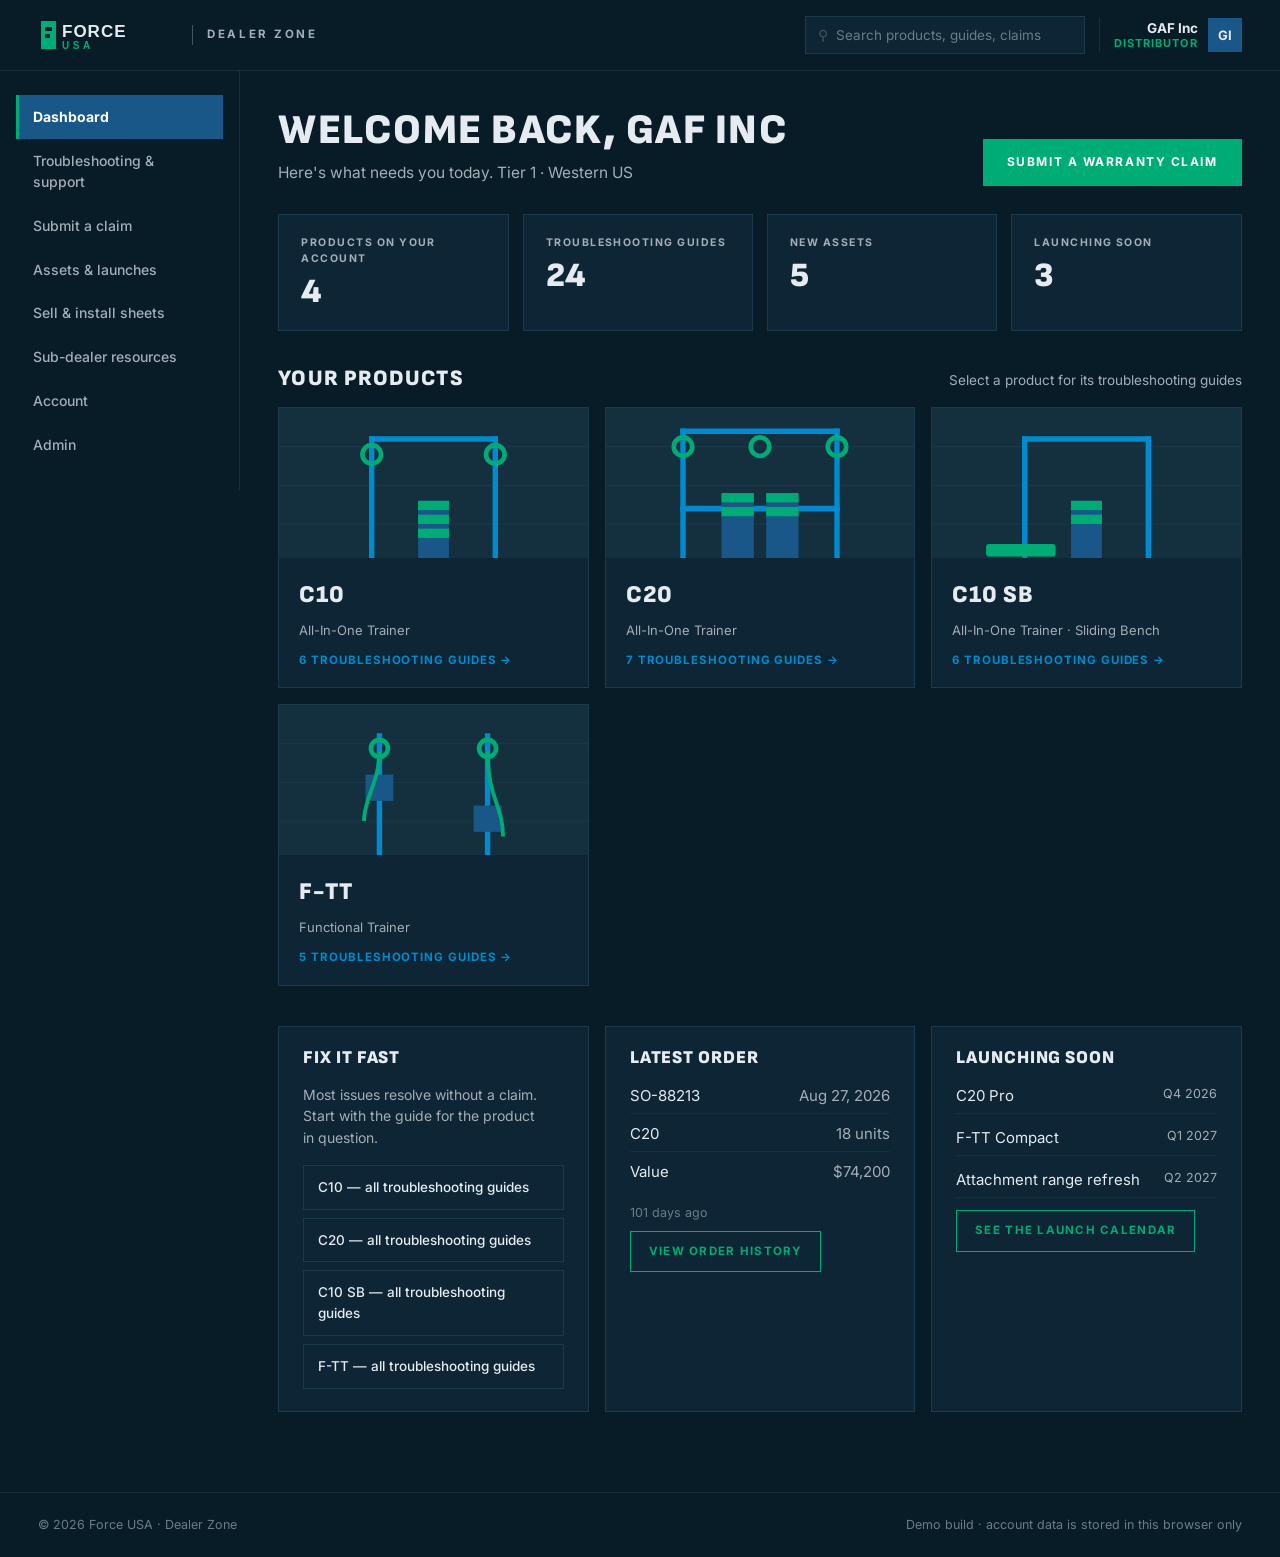
==== index.html @ 565f379d "Build the Dealer Zone as a working site from the design mockup The starting point was a Claude Desig" ====
<!DOCTYPE html>
<html lang="en">
<head>
<meta charset="utf-8">
<meta name="viewport" content="width=device-width, initial-scale=1">
<title>Dashboard · Force USA Dealer Zone</title>
<meta name="description" content="The Force USA Dealer Zone: troubleshooting guides, warranty claims, sell sheets, marketing assets and your account performance in one place.">
<meta name="theme-color" content="#081C28">
<meta name="color-scheme" content="dark">

<meta property="og:title" content="Force USA Dealer Zone">
<meta property="og:description" content="Troubleshooting guides, warranty claims, sell sheets and account performance for Force USA distributors.">
<meta property="og:type" content="website">
<meta property="og:image" content="assets/img/og-card.svg">

<link rel="icon" href="assets/img/favicon.svg" type="image/svg+xml">
<link rel="apple-touch-icon" href="assets/img/favicon.svg">
<link rel="manifest" href="site.webmanifest">

<link rel="preconnect" href="https://fonts.googleapis.com">
<link rel="preconnect" href="https://fonts.gstatic.com" crossorigin>
<link rel="stylesheet" href="https://fonts.googleapis.com/css2?family=Inter:wght@400;500;600;700&family=Sofia+Sans:wght@700;900&display=swap">
<link rel="stylesheet" href="assets/css/styles.css">
</head>
<body>

<a class="skip-link" href="#main">Skip to main content</a>

<header class="masthead">
  <div class="masthead__brand">
    <img class="masthead__logo" src="assets/img/logo.svg" alt="Force USA" width="140" height="42">
    <span class="masthead__rule" aria-hidden="true"></span>
    <span class="masthead__zone">Dealer Zone</span>
  </div>

  <div class="masthead__right">
    <button type="button" class="nav-toggle" id="nav-toggle" data-action="toggle-nav"
            aria-controls="sidebar" aria-expanded="false">Menu</button>

    <form class="searchbox" role="search" data-action="search-form">
      <span class="searchbox__icon" aria-hidden="true">&#9906;</span>
      <label class="visually-hidden" for="site-search">Search the dealer zone</label>
      <input type="search" id="site-search" name="q" placeholder="Search products, guides, claims" autocomplete="off">
    </form>

    <div class="whoami">
      <div class="whoami__text">
        <div class="whoami__name" id="who-name">GAF Inc</div>
        <div class="whoami__role" id="who-role">Distributor</div>
      </div>
      <div class="whoami__avatar" id="who-avatar" aria-hidden="true">GA</div>
    </div>
  </div>
</header>

<div class="shell">
  <nav class="sidebar" id="sidebar" aria-label="Dealer zone sections">
    <div id="sidebar-nav"></div>
  </nav>

  <main class="content" id="main">
    <noscript>
      <div class="empty">
        <h1 style="margin-bottom:12px">JavaScript required</h1>
        <p>The Dealer Zone renders its screens in the browser. Enable JavaScript, or contact your Force USA rep
        for the documents you need.</p>
      </div>
    </noscript>
  </main>
</div>

<footer class="site-footer">
  <span>&copy; <span id="year">2026</span> Force USA · Dealer Zone</span>
  <span>Demo build · account data is stored in this browser only</span>
</footer>

<div class="toast" id="toast" role="status" aria-live="polite"></div>

<script src="assets/js/data.js"></script>
<script src="assets/js/app.js"></script>
</body>
</html>
---- assets/css/styles.css ----
/* ==========================================================================
   Force USA Dealer Zone
   ========================================================================== */

:root {
  --bg:        #081C28;
  --surface:   #0d2534;
  --line:      #1b3b4d;
  --line-soft: #14303f;
  --ink:       #E6EAF1;
  --muted:     #A5AEB7;
  --dim:       #6b7c88;
  --steel:     #425660;
  --green:     #00AC75;
  --green-dk:  #009063;
  --blue:      #008BCE;
  --navy:      #185787;

  --display: 'Sofia Sans', 'Arial Narrow', Impact, system-ui, sans-serif;
  --body: Inter, -apple-system, BlinkMacSystemFont, 'Segoe UI', Roboto, Helvetica, Arial, sans-serif;

  --header-h: 63px;
  --pad-x: clamp(16px, 3vw, 44px);
  --focus: 0 0 0 2px var(--bg), 0 0 0 4px var(--green);
}

*, *::before, *::after { box-sizing: border-box; }

html { -webkit-text-size-adjust: 100%; }

body {
  margin: 0;
  background: var(--bg);
  color: var(--ink);
  font-family: var(--body);
  font-size: 15px;
  line-height: 1.55;
  -webkit-font-smoothing: antialiased;
}

img { max-width: 100%; display: block; }

a { color: var(--blue); }

:where(a, button, input, select, textarea, [tabindex]):focus-visible {
  outline: none;
  box-shadow: var(--focus);
}

h1[tabindex="-1"]:focus,
h1[tabindex="-1"]:focus-visible {
  outline: none;
  box-shadow: none;
}

.skip-link {
  position: absolute;
  left: -9999px;
  top: 0;
  z-index: 100;
  background: var(--green);
  color: #fff;
  padding: 12px 18px;
  font-weight: 700;
  text-decoration: none;
}
.skip-link:focus { left: 8px; top: 8px; }

.visually-hidden {
  position: absolute;
  width: 1px; height: 1px;
  margin: -1px; padding: 0;
  overflow: hidden;
  clip: rect(0 0 0 0);
  white-space: nowrap;
  border: 0;
}

/* ------------------------------------------------------------- typography -- */

h1, h2, h3, h4 {
  font-family: var(--display);
  font-weight: 900;
  text-transform: uppercase;
  letter-spacing: 0.03em;
  margin: 0;
  line-height: 1.05;
  text-wrap: balance;
}

h1 { font-size: clamp(28px, 3.6vw, 42px); }
h2 { font-size: 22px; letter-spacing: 0.05em; }
h3 { font-size: 18px; letter-spacing: 0.05em; }
h4 { font-size: 17px; letter-spacing: 0.04em; }

p { margin: 0; text-wrap: pretty; }

.eyebrow {
  font-size: 11.5px;
  letter-spacing: 0.16em;
  text-transform: uppercase;
  color: var(--blue);
  font-weight: 700;
  margin-bottom: 12px;
}

.lede {
  color: var(--muted);
  font-size: 15.5px;
  max-width: 64ch;
}

.muted { color: var(--muted); }
.dim   { color: var(--dim); }

.label {
  font-size: 10.5px;
  letter-spacing: 0.14em;
  text-transform: uppercase;
  color: var(--muted);
  font-weight: 700;
}

/* ------------------------------------------------------------------ header -- */

.masthead {
  background: var(--bg);
  border-bottom: 1px solid var(--line-soft);
  display: flex;
  align-items: center;
  justify-content: space-between;
  gap: 20px;
  flex-wrap: wrap;
  padding: 14px var(--pad-x);
  position: sticky;
  top: 0;
  z-index: 20;
}

.masthead__brand { display: flex; align-items: center; gap: 14px; }
.masthead__logo { width: 140px; height: 42px; object-fit: contain; }
.masthead__rule { width: 1px; height: 20px; background: var(--steel); }

.masthead__zone {
  font-size: 11.5px;
  letter-spacing: 0.22em;
  text-transform: uppercase;
  color: var(--muted);
  font-weight: 700;
}

.masthead__right { display: flex; align-items: center; gap: 14px; flex-wrap: wrap; }

.searchbox {
  display: flex;
  align-items: center;
  gap: 8px;
  background: var(--surface);
  border: 1px solid var(--line);
  padding: 0 12px;
  min-width: min(280px, 60vw);
}
.searchbox__icon { color: var(--steel); font-size: 14px; line-height: 1; }
.searchbox input {
  flex: 1 1 auto;
  min-width: 0;
  background: transparent;
  border: 0;
  color: var(--ink);
  font-family: var(--body);
  font-size: 13.5px;
  padding: 10px 0;
}
.searchbox input::placeholder { color: var(--dim); }
.searchbox input:focus { outline: none; }
.searchbox:focus-within { box-shadow: var(--focus); }

.whoami {
  display: flex;
  align-items: center;
  gap: 10px;
  border-left: 1px solid var(--line-soft);
  padding-left: 14px;
}
.whoami__text { text-align: right; line-height: 1.25; }
.whoami__name { font-size: 13.5px; font-weight: 700; }
.whoami__role {
  font-size: 11px;
  letter-spacing: 0.1em;
  text-transform: uppercase;
  color: var(--green);
  font-weight: 700;
}
.whoami__avatar {
  width: 34px; height: 34px;
  background: var(--navy);
  display: grid;
  place-items: center;
  font-weight: 700;
  font-size: 13px;
}

.nav-toggle {
  display: none;
  background: transparent;
  border: 1px solid var(--steel);
  color: var(--ink);
  font-family: var(--body);
  font-size: 11.5px;
  letter-spacing: 0.12em;
  text-transform: uppercase;
  font-weight: 700;
  padding: 10px 14px;
  cursor: pointer;
}

/* -------------------------------------------------------------- shell / nav -- */

.shell {
  display: flex;
  flex-wrap: wrap;
  align-items: flex-start;
  max-width: 1600px;
  margin: 0 auto;
}

.sidebar {
  flex: 0 0 auto;
  width: min(240px, 100%);
  border-right: 1px solid var(--line-soft);
  padding: 24px 16px;
  display: grid;
  gap: 4px;
  align-content: start;
  position: sticky;
  top: var(--header-h);
}

.navlink {
  background: transparent;
  border: 0;
  border-left: 3px solid transparent;
  color: var(--muted);
  text-align: left;
  padding: 11px 14px;
  font-family: var(--body);
  font-size: 14px;
  font-weight: 500;
  cursor: pointer;
  width: 100%;
  text-decoration: none;
  display: block;
  transition: background .15s ease, color .15s ease, border-color .15s ease;
}
.navlink:hover { background: var(--line-soft); color: var(--ink); }
.navlink.is-active {
  background: var(--navy);
  border-left-color: var(--green);
  color: #fff;
  font-weight: 700;
}

.content {
  flex: 1 1 520px;
  min-width: 0;
  padding: clamp(24px, 3vw, 44px) var(--pad-x) 80px;
}

/* -------------------------------------------------------------- primitives -- */

.card {
  background: var(--surface);
  border: 1px solid var(--line);
  padding: 22px 24px;
}

.grid { display: grid; gap: 16px; }
.grid--stats  { grid-template-columns: repeat(auto-fit, minmax(min(100%, 155px), 1fr)); gap: 14px; }
.grid--cards  { grid-template-columns: repeat(auto-fit, minmax(min(100%, 230px), 1fr)); }
.grid--wide   { grid-template-columns: repeat(auto-fit, minmax(min(100%, 280px), 1fr)); }
.grid--guides { grid-template-columns: repeat(auto-fit, minmax(min(100%, 300px), 1fr)); align-items: start; }

.page-head {
  display: flex;
  justify-content: space-between;
  align-items: flex-end;
  gap: 20px;
  flex-wrap: wrap;
  margin-bottom: 28px;
}

.section-head {
  display: flex;
  justify-content: space-between;
  align-items: baseline;
  gap: 16px;
  flex-wrap: wrap;
  margin-bottom: 16px;
}

.stack { display: grid; gap: 10px; align-content: start; }

/* ------------------------------------------------------------------ buttons -- */

.btn {
  display: inline-block;
  border: 0;
  font-family: var(--body);
  font-size: 12px;
  letter-spacing: 0.13em;
  text-transform: uppercase;
  font-weight: 700;
  padding: 14px 24px;
  cursor: pointer;
  text-decoration: none;
  text-align: center;
  transition: background .15s ease, border-color .15s ease, color .15s ease;
}
.btn--primary { background: var(--green); color: #fff; }
.btn--primary:hover { background: var(--green-dk); }
.btn--ghost {
  background: transparent;
  border: 1px solid var(--steel);
  color: var(--ink);
  padding: 12px 20px;
  font-size: 11.5px;
  letter-spacing: 0.12em;
}
.btn--ghost:hover { border-color: var(--green); color: var(--green); }
.btn--outline {
  background: transparent;
  border: 1px solid var(--green);
  color: var(--green);
  padding: 11px 18px;
  font-size: 11.5px;
  letter-spacing: 0.11em;
}
.btn--outline:hover { background: var(--green); color: #fff; }
.btn--sm { padding: 8px 14px; font-size: 11px; letter-spacing: 0.1em; }
.btn--block { display: block; width: 100%; }

.btn-link {
  background: transparent;
  border: 0;
  color: var(--blue);
  font-family: var(--body);
  font-size: 13px;
  font-weight: 600;
  cursor: pointer;
  padding: 0;
  margin-bottom: 16px;
}
.btn-link:hover { text-decoration: underline; }

/* --------------------------------------------------------------- stat tiles -- */

.stat {
  background: var(--surface);
  border: 1px solid var(--line);
  padding: 20px 22px;
}
.stat--topline { border-top: 3px solid var(--blue); }
.stat__value {
  font-family: var(--display);
  font-weight: 900;
  font-size: 34px;
  line-height: 1.1;
  margin-top: 6px;
}
.stat--topline .stat__value { font-size: 30px; margin: 6px 0 4px; }
.stat .stat__value--long { font-size: 22px; letter-spacing: 0.01em; }
.stat__sub { font-size: 12.5px; color: var(--dim); }

/* ------------------------------------------------------------ product cards -- */

.product {
  background: var(--surface);
  border: 1px solid var(--line);
  padding: 0;
  text-align: left;
  cursor: pointer;
  color: var(--ink);
  font-family: var(--body);
  display: grid;
  align-content: start;
  text-decoration: none;
  transition: border-color .15s ease, transform .15s ease;
}
.product:hover { border-color: var(--green); transform: translateY(-2px); }
.product__media {
  height: 150px;
  background: var(--line-soft);
  display: grid;
  place-items: center;
  overflow: hidden;
}
.product__media img { height: 100%; width: 100%; object-fit: cover; }
.product__body { padding: 18px 20px; display: grid; gap: 6px; }
.product__name { font-family: var(--display); font-weight: 900; font-size: 24px; letter-spacing: 0.03em; }
.product__line { font-size: 13px; color: var(--muted); }
.product__cta {
  font-size: 11.5px;
  letter-spacing: 0.08em;
  text-transform: uppercase;
  color: var(--blue);
  font-weight: 700;
  margin-top: 6px;
}

/* ------------------------------------------------------------------- guides -- */

.chips { display: flex; gap: 10px; flex-wrap: wrap; margin-bottom: 26px; }

.chip {
  background: transparent;
  border: 1px solid var(--steel);
  color: var(--ink);
  padding: 12px 22px;
  font-family: var(--display);
  font-weight: 900;
  letter-spacing: 0.06em;
  text-transform: uppercase;
  font-size: 16px;
  cursor: pointer;
  transition: background .15s ease, border-color .15s ease;
}
.chip:hover { border-color: var(--green); }
.chip.is-active { background: var(--green); border-color: var(--green); color: #fff; }

.guide {
  background: var(--surface);
  border: 1px solid var(--line);
  border-left: 3px solid var(--blue);
  padding: 22px 24px;
  display: grid;
  gap: 10px;
  align-content: start;
}
.guide__meta {
  display: flex;
  gap: 12px;
  flex-wrap: wrap;
  font-size: 10.5px;
  letter-spacing: 0.12em;
  text-transform: uppercase;
  font-weight: 700;
  color: var(--muted);
}
.guide__time { color: var(--green); }
.guide__title { font-size: 19px; }
.guide ol { margin: 0; padding-left: 18px; color: var(--muted); font-size: 14px; display: grid; gap: 6px; }
.guide__parts { font-size: 12.5px; color: var(--dim); }

.spanner { grid-column: 1 / -1; }

.product-bar {
  background: var(--surface);
  border: 1px solid var(--line);
  padding: 20px 24px;
  display: flex;
  justify-content: space-between;
  gap: 16px;
  flex-wrap: wrap;
  align-items: center;
}
.product-bar__name { font-family: var(--display); font-weight: 900; font-size: 26px; letter-spacing: 0.03em; }
.product-bar__meta { color: var(--muted); font-size: 13.5px; }
.product-bar__links { display: flex; gap: 10px; flex-wrap: wrap; }
.product-bar__links a {
  border: 1px solid var(--steel);
  color: var(--ink);
  padding: 10px 16px;
  font-size: 11.5px;
  letter-spacing: 0.1em;
  text-transform: uppercase;
  font-weight: 700;
  text-decoration: none;
}
.product-bar__links a:hover { border-color: var(--green); color: var(--green); }

.callout {
  background: var(--navy);
  padding: 26px 28px;
  display: flex;
  justify-content: space-between;
  gap: 20px;
  flex-wrap: wrap;
  align-items: center;
}
.callout__title { font-family: var(--display); font-weight: 900; text-transform: uppercase; letter-spacing: 0.04em; font-size: 22px; }
.callout__sub { color: var(--ink); font-size: 14.5px; margin-top: 4px; }

.empty {
  background: var(--surface);
  border: 1px solid var(--line);
  padding: 44px;
  text-align: center;
  color: var(--muted);
}

/* -------------------------------------------------------------------- forms -- */

.field { display: grid; gap: 7px; }
.field > span { font-size: 10.5px; letter-spacing: 0.14em; text-transform: uppercase; color: var(--muted); font-weight: 700; }

.input {
  background: var(--bg);
  border: 1px solid var(--steel);
  color: var(--ink);
  padding: 11px 13px;
  font-family: var(--body);
  font-size: 14.5px;
  width: 100%;
}
.input::placeholder { color: var(--dim); }
.input:focus { border-color: var(--green); }
.input--lg { padding: 13px 14px; font-size: 15px; }
.input[aria-invalid="true"] { border-color: #e0705e; }

.form-row { display: flex; flex-wrap: wrap; gap: 14px; align-items: flex-end; }
.form-row .field { flex: 1 1 150px; min-width: 0; }

.notice {
  border-left: 3px solid var(--ink);
  background: var(--navy);
  color: #fff;
  padding: 10px 14px;
  font-size: 13.5px;
}
.notice--ok { border-left-color: var(--green); background: rgba(0, 172, 117, 0.14); color: var(--ink); }

/* ------------------------------------------------------------------- tables -- */

.table-wrap { border: 1px solid var(--line); overflow-x: auto; }

table.data {
  width: 100%;
  border-collapse: collapse;
  font-size: 14px;
  min-width: 560px;
}
table.data th {
  text-align: left;
  padding: 13px 18px;
  font-size: 10.5px;
  letter-spacing: 0.14em;
  text-transform: uppercase;
  color: var(--muted);
  font-weight: 700;
  background: var(--surface);
  white-space: nowrap;
}
table.data td { padding: 13px 18px; color: var(--muted); }
table.data tbody tr { border-top: 1px solid var(--line-soft); }
table.data td:first-child { font-weight: 600; color: var(--ink); }
table.data .num { font-variant-numeric: tabular-nums; }

/* -------------------------------------------------------------------- chart -- */

.chart { display: grid; grid-template-columns: auto minmax(0, 1fr); gap: 6px 12px; }

.split__main { display: flex; flex-direction: column; }
.split__main > .chart { flex: 1 1 auto; grid-template-rows: minmax(200px, 1fr) auto; }
.split__main > .chart .chart__ticks,
.split__main > .chart .chart__plot { height: 100%; }

.chart__ticks {
  height: 220px;
  display: flex;
  flex-direction: column;
  justify-content: space-between;
  align-items: flex-end;
  font-size: 11px;
  color: var(--dim);
  line-height: 1;
  font-variant-numeric: tabular-nums;
}

.chart__plot {
  height: 220px;
  display: flex;
  gap: clamp(6px, 1.6vw, 18px);
  align-items: flex-end;
  border-left: 1px solid var(--line-soft);
  border-bottom: 1px solid var(--line-soft);
  padding: 0 4px;
}

.chart__col { flex: 1 1 0; min-width: 0; height: 100%; display: flex; align-items: flex-end; }
.chart__bar { width: 100%; background: var(--navy); transition: height .3s ease; }
.chart__bar.is-max { background: var(--green); }

.chart__labels { display: flex; gap: clamp(6px, 1.6vw, 18px); padding: 0 4px; }
.chart__label { flex: 1 1 0; min-width: 0; text-align: center; display: grid; gap: 2px; }
.chart__amount { font-size: 11.5px; color: var(--ink); font-weight: 600; font-variant-numeric: tabular-nums; }
.chart__month { font-size: 11.5px; color: var(--muted); }

.donut {
  width: 100%;
  aspect-ratio: 1;
  max-width: 230px;
  border-radius: 50%;
  display: grid;
  place-items: center;
  margin: 0 auto;
}
.donut__hole {
  width: 62%;
  aspect-ratio: 1;
  border-radius: 50%;
  background: var(--surface);
  display: grid;
  place-items: center;
  text-align: center;
}
.donut__value { font-family: var(--display); font-weight: 900; font-size: 26px; line-height: 1; }
.donut__label { font-size: 11px; letter-spacing: 0.12em; text-transform: uppercase; color: var(--muted); font-weight: 700; }

.legend { display: grid; gap: 9px; }
.legend__row { display: flex; align-items: center; gap: 10px; font-size: 13.5px; }
.legend__swatch { width: 12px; height: 12px; flex: 0 0 auto; }
.legend__name { font-weight: 600; flex: 1 1 auto; }

.split { display: flex; flex-wrap: wrap; gap: 16px; align-items: stretch; }
.split__main { flex: 2 1 420px; min-width: 0; }
.split__side { flex: 1 1 260px; min-width: 0; }

/* --------------------------------------------------------------- strategies -- */

.play {
  border: 1px solid var(--line);
  border-left: 3px solid var(--green);
  padding: 20px;
  display: grid;
  gap: 10px;
  align-content: start;
}
.play__head { display: flex; justify-content: space-between; gap: 12px; align-items: flex-start; }

.badge {
  font-size: 10.5px;
  letter-spacing: 0.1em;
  text-transform: uppercase;
  font-weight: 700;
  padding: 5px 10px;
  white-space: nowrap;
  border: 1px solid var(--muted);
  color: var(--muted);
}
.badge--good  { border-color: var(--green); color: var(--green); }
.badge--info  { border-color: var(--blue);  color: var(--blue); }
.badge--muted { border-color: var(--muted); color: var(--muted); }
.badge--solid { background: var(--green); border-color: var(--green); color: #fff; }

.meter { background: var(--line-soft); height: 6px; }
.meter__fill { height: 6px; background: var(--green); transition: width .3s ease; }
.meter__fill--info  { background: var(--blue); }
.meter__fill--muted { background: var(--muted); }

.play__foot { display: flex; justify-content: space-between; gap: 10px; font-size: 12px; color: var(--dim); }

/* ------------------------------------------------------------------ embeds -- */

.embed-frame { background: var(--surface); border: 1px solid var(--line); padding: 8px; }
.embed-frame iframe { width: 100%; border: 0; background: #fff; display: block; }
.embed-frame--tall iframe { height: 1100px; }
.embed-frame--drive { background: #fff; padding: 0; }
.embed-frame--drive iframe { height: 640px; }

.claim-layout { display: flex; flex-wrap: wrap; gap: 18px; align-items: flex-start; }
.claim-layout__form { flex: 1 1 520px; min-width: 0; }
.claim-layout__side { flex: 1 1 280px; min-width: 0; display: grid; gap: 16px; }

.kv { display: flex; justify-content: space-between; gap: 10px; border-bottom: 1px solid var(--line-soft); padding-bottom: 6px; }

.checklist { margin: 0; padding-left: 16px; color: var(--muted); font-size: 14px; display: grid; gap: 8px; }

/* ------------------------------------------------------------------ assets -- */

.asset {
  background: var(--surface);
  border: 1px solid var(--line);
  padding: 20px 22px;
  display: grid;
  gap: 8px;
  align-content: start;
}
.asset__head { display: flex; justify-content: space-between; gap: 10px; align-items: flex-start; }
.asset__title { font-size: 16px; }
.asset__meta { font-size: 12px; color: var(--dim); display: flex; gap: 10px; flex-wrap: wrap; }

.timeline { display: grid; gap: 14px; }
.launch {
  background: var(--surface);
  border: 1px solid var(--line);
  border-left: 3px solid var(--blue);
  padding: 20px 22px;
  display: grid;
  gap: 10px;
}
.launch__head { display: flex; justify-content: space-between; gap: 12px; flex-wrap: wrap; align-items: baseline; }
.launch__name { font-family: var(--display); font-weight: 900; font-size: 22px; letter-spacing: 0.03em; }
.launch__when { color: var(--muted); font-size: 13px; }

/* -------------------------------------------------------------------- toast -- */

.toast {
  position: fixed;
  bottom: 20px;
  left: 50%;
  transform: translateX(-50%) translateY(12px);
  background: var(--green);
  color: #fff;
  padding: 13px 22px;
  font-size: 13.5px;
  font-weight: 600;
  z-index: 60;
  opacity: 0;
  pointer-events: none;
  transition: opacity .2s ease, transform .2s ease;
  max-width: calc(100vw - 32px);
}
.toast.is-visible { opacity: 1; transform: translateX(-50%) translateY(0); }

/* ------------------------------------------------------------------ footer -- */

.site-footer {
  border-top: 1px solid var(--line-soft);
  padding: 22px var(--pad-x);
  color: var(--dim);
  font-size: 12.5px;
  display: flex;
  justify-content: space-between;
  gap: 12px;
  flex-wrap: wrap;
  max-width: 1600px;
  margin: 0 auto;
}

/* ---------------------------------------------------------------- responsive */

@media (max-width: 860px) {
  .nav-toggle { display: block; }
  .masthead { position: static; }

  .sidebar {
    position: static;
    width: 100%;
    border-right: 0;
    border-bottom: 1px solid var(--line-soft);
    padding: 12px var(--pad-x);
  }
  .sidebar[hidden] { display: none; }

  .content { flex: 1 1 100%; }
  .searchbox { order: 3; width: 100%; min-width: 0; }
  .whoami { border-left: 0; padding-left: 0; }
  .embed-frame--tall iframe { height: 900px; }
}

@media (max-width: 560px) {
  .page-head { align-items: flex-start; }
  .page-head .btn { width: 100%; }
  .chart__amount { display: none; }
}

@media (prefers-reduced-motion: reduce) {
  *, *::before, *::after {
    animation-duration: 0.01ms !important;
    transition-duration: 0.01ms !important;
    scroll-behavior: auto !important;
  }
}

@media print {
  .masthead, .sidebar, .site-footer, .toast, .btn { display: none !important; }
  body { background: #fff; color: #000; }
  .card, .stat, .guide { border-color: #999; background: #fff; }
}
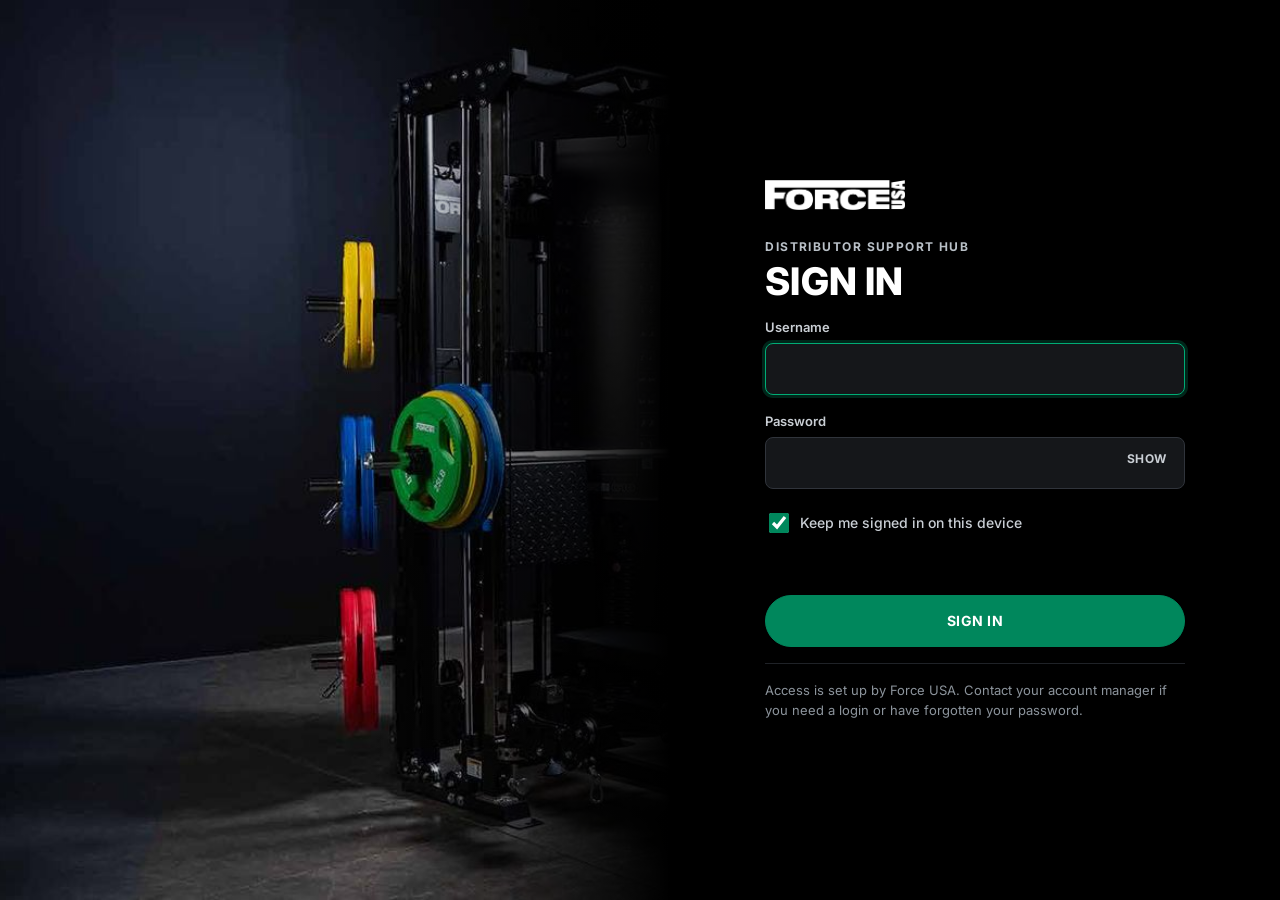
==== commit 89fa2816: "Serve the Distributor Support Hub as the site root The repo now holds the support hub and nothing el" ====
--- a/index.html
+++ b/index.html
@@ -2,81 +2,3837 @@
 <html lang="en">
 <head>
 <meta charset="utf-8">
-<meta name="viewport" content="width=device-width, initial-scale=1">
-<title>Dashboard · Force USA Dealer Zone</title>
-<meta name="description" content="The Force USA Dealer Zone: troubleshooting guides, warranty claims, sell sheets, marketing assets and your account performance in one place.">
-<meta name="theme-color" content="#081C28">
-<meta name="color-scheme" content="dark">
-
-<meta property="og:title" content="Force USA Dealer Zone">
-<meta property="og:description" content="Troubleshooting guides, warranty claims, sell sheets and account performance for Force USA distributors.">
-<meta property="og:type" content="website">
-<meta property="og:image" content="assets/img/og-card.svg">
-
-<link rel="icon" href="assets/img/favicon.svg" type="image/svg+xml">
-<link rel="apple-touch-icon" href="assets/img/favicon.svg">
-<link rel="manifest" href="site.webmanifest">
-
+<meta name="viewport" content="width=device-width, initial-scale=1, viewport-fit=cover">
+<title>Force USA · Distributor Support Hub</title>
 <link rel="preconnect" href="https://fonts.googleapis.com">
 <link rel="preconnect" href="https://fonts.gstatic.com" crossorigin>
-<link rel="stylesheet" href="https://fonts.googleapis.com/css2?family=Inter:wght@400;500;600;700&family=Sofia+Sans:wght@700;900&display=swap">
-<link rel="stylesheet" href="assets/css/styles.css">
+<link href="https://fonts.googleapis.com/css2?family=Inter:wght@400;500;600;700;800;900&display=swap" rel="stylesheet">
+<style>
+/* =====================================================================
+   DESIGN TOKENS — Force USA Style Guide v1.0
+   ===================================================================== */
+:root{
+  --force-blue:#185787; --force-black:#081C28; --light-blue:#008BCE; --green:#00AC75;
+  --gray:#E6EAF1; --mid-gray:#A5AEB7; --dark-gray:#425660;
+  --danger:#C23934; --warn-ink:#6B5200; --warn-bg-tag:#FFF1C2;
+
+  --font-body:"Inter",system-ui,-apple-system,"Segoe UI",Roboto,Arial,sans-serif;
+  --font-display:"Sofia Sans","Inter",system-ui,-apple-system,"Segoe UI",Arial,sans-serif;
+  --mono:ui-monospace,SFMono-Regular,Menlo,Consolas,monospace;
+
+  /* 4/8 spacing scale */
+  --s1:4px; --s2:8px; --s3:12px; --s4:16px; --s5:24px; --s6:32px; --s7:48px; --s8:64px;
+  --r-sm:8px; --r-md:12px; --r-lg:16px;
+  --ease:cubic-bezier(.2,.8,.2,1); --t-fast:150ms; --t-med:240ms;
+  --z-sticky:40; --z-nav:50; --z-scrim:60; --z-sheet:61; --z-modal:70; --z-toast:90;
+
+  /* semantic — light */
+  --bg:#F2F5F9; --surface:#FFFFFF; --surface-2:#EBF0F5; --surface-3:#DFE6EE;
+  --line:#D5DDE6; --line-strong:#BAC6D2;
+  --text:#081C28; --text-2:#3B4F5A; --text-3:#56666F;
+  --primary:#185787; --primary-hover:#124A73; --on-primary:#FFFFFF;
+  --link:#185787; --focus:#008BCE;
+  --ok:#007A53; --ok-bg:#E1F5EE; --ok-line:rgba(0,172,117,.4);
+  --danger-bg:#FBEAE9; --danger-line:rgba(194,57,52,.35);
+  --e1:0 1px 2px rgba(8,28,40,.06);
+  --e2:0 1px 2px rgba(8,28,40,.05),0 6px 20px rgba(8,28,40,.07);
+  --e3:0 12px 40px rgba(8,28,40,.18);
+}
+@media (prefers-color-scheme: dark){
+  :root:not([data-theme="light"]){
+    --bg:#06131C; --surface:#0B202D; --surface-2:#10293A; --surface-3:#163448;
+    --line:#1E3D51; --line-strong:#2C5570;
+    --text:#E9EDF3; --text-2:#B4BEC7; --text-3:#95A3AE;
+    --primary:#1B6CA8; --primary-hover:#2279BA; --link:#5EC0EE;
+    --ok:#3DD39E; --ok-bg:rgba(0,172,117,.14); --danger-bg:rgba(194,57,52,.18);
+    --e1:0 1px 2px rgba(0,0,0,.35); --e2:0 1px 2px rgba(0,0,0,.3),0 8px 24px rgba(0,0,0,.28); --e3:0 16px 48px rgba(0,0,0,.5);
+  }
+}
+:root[data-theme="dark"]{
+  --bg:#06131C; --surface:#0B202D; --surface-2:#10293A; --surface-3:#163448;
+  --line:#1E3D51; --line-strong:#2C5570;
+  --text:#E9EDF3; --text-2:#B4BEC7; --text-3:#95A3AE;
+  --primary:#1B6CA8; --primary-hover:#2279BA; --link:#5EC0EE;
+  --ok:#3DD39E; --ok-bg:rgba(0,172,117,.14); --danger-bg:rgba(194,57,52,.18);
+  --e1:0 1px 2px rgba(0,0,0,.35); --e2:0 1px 2px rgba(0,0,0,.3),0 8px 24px rgba(0,0,0,.28); --e3:0 16px 48px rgba(0,0,0,.5);
+}
+
+*{box-sizing:border-box}
+html{-webkit-text-size-adjust:100%;scroll-padding-top:140px;overflow-x:hidden}
+@supports (overflow:clip){html,body{overflow-x:clip}}
+body{margin:0;background:var(--bg);color:var(--text);font-family:var(--font-body);font-size:16px;line-height:1.55;overflow-x:hidden;-webkit-font-smoothing:antialiased}
+img{max-width:100%;display:block}
+a{color:var(--link);text-underline-offset:2px}
+button,input,select,textarea{font:inherit;color:inherit}
+button,[role="button"],label[for],summary{cursor:pointer;touch-action:manipulation}
+:focus-visible{outline:3px solid var(--focus);outline-offset:2px;border-radius:6px}
+.wrap{max-width:1240px;margin:0 auto;padding:0 var(--s5)}
+.sr{position:absolute;width:1px;height:1px;overflow:hidden;clip:rect(0 0 0 0);white-space:nowrap}
+.skip{position:absolute;left:var(--s4);top:-60px;z-index:100;background:var(--force-black);color:#fff;padding:var(--s3) var(--s4);border-radius:var(--r-sm);font-weight:600;transition:top var(--t-fast)}
+.skip:focus{top:var(--s3)}
+svg.ic{width:20px;height:20px;flex-shrink:0}
+svg.ic-sm{width:16px;height:16px;flex-shrink:0}
+
+/* Type roles */
+.display{font-family:var(--font-display);font-weight:900;font-style:italic;text-transform:uppercase;letter-spacing:.025em;line-height:.95;margin:0}
+.title{font-family:var(--font-display);font-weight:900;text-transform:uppercase;letter-spacing:.025em;line-height:1.05;margin:0}
+.eyebrow{font-size:12px;font-weight:700;letter-spacing:.14em;text-transform:uppercase;color:var(--text-3);margin:0}
+.on-dark .eyebrow,.eyebrow.on-dark{color:#9FB0BD}
+.muted{color:var(--text-2)}
+.small{font-size:14px}
+.mono{font-family:var(--mono);font-size:13px;letter-spacing:.01em}
+
+/* ---------- Header ---------- */
+.top{background:var(--force-black);color:#fff;position:sticky;top:0;z-index:var(--z-sticky);box-shadow:0 1px 0 rgba(255,255,255,.06)}
+.top-row{display:flex;align-items:center;gap:var(--s4);min-height:64px}
+.brand{display:flex;align-items:center;gap:var(--s3);text-decoration:none;color:#fff;flex-shrink:0;min-height:44px}
+.brand img{height:26px;width:auto}
+.brand span{font-size:11px;font-weight:700;letter-spacing:.18em;text-transform:uppercase;color:#9FB0BD;border-left:1px solid rgba(255,255,255,.2);padding-left:var(--s3);line-height:1.3}
+.search{position:relative;flex:1;max-width:520px;margin-left:auto}
+.search input{width:100%;height:44px;border-radius:var(--r-md);border:1px solid rgba(255,255,255,.16);background:rgba(255,255,255,.07);color:#fff;padding:0 48px 0 44px;outline:none;font-size:15px;transition:border-color var(--t-fast),background var(--t-fast)}
+.search input::placeholder{color:#9FB0BD}
+.search input:focus{border-color:var(--light-blue);background:rgba(255,255,255,.11)}
+.search .ico{position:absolute;left:14px;top:12px;color:#9FB0BD;pointer-events:none}
+.search kbd{position:absolute;right:12px;top:11px;font:600 12px var(--font-body);color:#9FB0BD;border:1px solid rgba(255,255,255,.22);border-radius:6px;padding:1px 8px}
+.results{position:absolute;left:0;right:0;top:52px;background:var(--surface);color:var(--text);border:1px solid var(--line);border-radius:var(--r-md);box-shadow:var(--e3);max-height:min(70vh,540px);overflow:auto;display:none;padding:var(--s2);z-index:var(--z-modal)}
+.results.open{display:block;animation:pop var(--t-fast) var(--ease)}
+@keyframes pop{from{opacity:0;transform:translateY(-4px)}to{opacity:1;transform:none}}
+.rgroup{padding:var(--s3) var(--s3) var(--s1)}
+.ritem{display:flex;align-items:center;gap:var(--s3);padding:var(--s3);border-radius:var(--r-sm);border:0;background:none;width:100%;text-align:left;min-height:48px}
+.ritem[aria-selected="true"],.ritem:hover{background:var(--surface-2)}
+.ritem b{font-weight:600;display:block;font-size:15px}
+.ritem small{color:var(--text-3);font-size:13px}
+.ritem .ic{color:var(--text-3)}
+.rempty{padding:var(--s5);color:var(--text-2);text-align:center}
+.iconbtn{flex-shrink:0;width:44px;height:44px;border-radius:var(--r-md);border:1px solid rgba(255,255,255,.16);background:transparent;color:#fff;display:grid;place-items:center;transition:background var(--t-fast)}
+.iconbtn:hover{background:rgba(255,255,255,.08)}
+.admin-pill{display:none;align-items:center;gap:6px;font-size:12px;font-weight:700;letter-spacing:.08em;text-transform:uppercase;color:#fff;background:rgba(0,139,206,.22);border:1px solid rgba(0,139,206,.5);padding:4px 10px;border-radius:999px;flex-shrink:0}
+body.is-admin.unlocked .admin-pill{display:inline-flex}
+.lock{max-width:420px;margin:var(--s5) auto;display:grid;gap:var(--s4);text-align:left}
+.lock .lk-ic{width:56px;height:56px;border-radius:var(--r-md);background:var(--force-black);color:#fff;display:grid;place-items:center}
+.lock .lk-ic .ic{width:28px;height:28px}
+.pw{position:relative}
+.pw .input{padding-right:84px}
+.pw button{position:absolute;right:4px;top:4px;min-height:36px}
+.field-err{color:var(--danger);font-size:14px;font-weight:600;min-height:20px;margin:0}
+.input.bad{border-color:var(--danger);box-shadow:0 0 0 3px rgba(194,57,52,.15)}
+.anav .lockbtn{margin-top:var(--s2);border-top:1px solid var(--line);border-radius:0;padding-top:var(--s2)}
+
+.tabs{display:flex;gap:var(--s1);overflow-x:auto;scrollbar-width:none}
+.tabs::-webkit-scrollbar{display:none}
+.tab{flex-shrink:0;background:none;border:0;color:#B8C5CF;font-weight:600;font-size:15px;padding:0 var(--s4);border-bottom:3px solid transparent;display:flex;align-items:center;gap:var(--s2);min-height:48px;transition:color var(--t-fast),border-color var(--t-fast)}
+.tab:hover{color:#fff}
+.tab[aria-current="page"]{color:#fff;border-bottom-color:var(--light-blue)}
+.tab.admin-only,.bn.admin-only{display:none}
+body.is-admin.unlocked .tab.admin-only{display:flex}
+body.is-admin.unlocked .bn.admin-only{display:flex}
+
+/* Bottom nav (mobile) */
+.bottom-nav{display:none}
+
+/* ---------- Page heads ---------- */
+.hero{background:var(--force-black);color:#fff;position:relative;overflow:hidden}
+.hero::before{content:"";position:absolute;inset:0;background:radial-gradient(900px 420px at 85% 0%,rgba(24,87,135,.6),transparent 60%),radial-gradient(600px 320px at 0% 120%,rgba(0,139,206,.2),transparent 60%)}
+.stripes::after{content:"";position:absolute;right:-80px;top:-40px;width:520px;height:100%;min-height:300px;opacity:.07;background:repeating-linear-gradient(-74deg,#fff 0 20px,transparent 20px 54px);-webkit-mask:linear-gradient(90deg,transparent,#000 45%);mask:linear-gradient(90deg,transparent,#000 45%);pointer-events:none}
+.hero .wrap{position:relative;z-index:1;padding-top:var(--s8);padding-bottom:88px;display:grid;grid-template-columns:1fr auto;gap:var(--s6);align-items:end}
+.hero h1{font-size:clamp(44px,7vw,88px);max-width:12ch;margin-top:var(--s4)}
+.hero h1 em{font-style:inherit;color:var(--light-blue)}
+.hero .lede{max-width:34em;color:#C9D3DB;font-size:18px;margin:var(--s4) 0 0}
+.hero-stats{display:flex;flex-wrap:wrap;gap:var(--s6);margin-top:var(--s6)}
+.stat b{display:block;font-family:var(--font-display);font-weight:900;font-size:40px;line-height:1;font-variant-numeric:tabular-nums}
+.stat span{font-size:12px;letter-spacing:.12em;text-transform:uppercase;color:#9FB0BD;font-weight:600}
+.hero-badge{width:132px;height:132px}
+.page-head{background:var(--force-black);color:#fff;padding:var(--s6) 0 var(--s6);position:relative;overflow:hidden}
+.page-head .wrap{position:relative;z-index:1}
+.page-head h1{font-size:clamp(36px,5vw,58px);margin-top:var(--s2)}
+.page-head p{color:#C9D3DB;margin:var(--s2) 0 0;max-width:40em}
+
+/* ---------- Components ---------- */
+.card{background:var(--surface);border:1px solid var(--line);border-radius:var(--r-lg);box-shadow:var(--e1)}
+.btn{display:inline-flex;align-items:center;justify-content:center;gap:var(--s2);min-height:44px;padding:0 var(--s4);border-radius:var(--r-md);border:1px solid var(--line-strong);background:var(--surface);font-weight:600;font-size:15px;text-decoration:none;color:var(--text);transition:background var(--t-fast),border-color var(--t-fast),transform var(--t-fast),box-shadow var(--t-fast);white-space:nowrap}
+.btn:hover{border-color:var(--primary);background:var(--surface-2)}
+.btn:active{transform:scale(.98)}
+.btn.primary{background:var(--primary);border-color:var(--primary);color:var(--on-primary)}
+.btn.primary:hover{background:var(--primary-hover);border-color:var(--primary-hover)}
+.btn.success{background:#00875C;border-color:#00875C;color:#fff}
+.btn.success:hover{background:#00744F}
+.btn.danger{color:var(--danger);border-color:var(--danger-line);background:var(--surface)}
+.btn.danger:hover{background:var(--danger-bg);border-color:var(--danger)}
+.btn.danger.solid{background:var(--danger);color:#fff;border-color:var(--danger)}
+.btn.ghost{background:transparent;border-color:transparent}
+.btn.ghost:hover{background:var(--surface-2);border-color:var(--line)}
+.btn.sm{min-height:36px;padding:0 var(--s3);font-size:14px}
+.btn[disabled],.btn[aria-disabled="true"]{opacity:.5;pointer-events:none}
+.btn .spin{width:16px;height:16px;border:2px solid currentColor;border-right-color:transparent;border-radius:50%;animation:spin .7s linear infinite}
+@keyframes spin{to{transform:rotate(360deg)}}
+.chip{display:inline-flex;align-items:center;gap:var(--s2);min-height:44px;padding:0 var(--s4);border-radius:999px;border:1px solid var(--line-strong);background:var(--surface);font-weight:600;font-size:14px;transition:background var(--t-fast),border-color var(--t-fast),color var(--t-fast)}
+.chip:hover{border-color:var(--primary)}
+.chip[aria-pressed="true"],.chip[aria-selected="true"]{background:var(--force-black);color:#fff;border-color:var(--force-black)}
+:root[data-theme="dark"] .chip[aria-pressed="true"],:root[data-theme="dark"] .chip[aria-selected="true"]{background:var(--light-blue);border-color:var(--light-blue);color:#04121B}
+@media (prefers-color-scheme: dark){:root:not([data-theme="light"]) .chip[aria-pressed="true"],:root:not([data-theme="light"]) .chip[aria-selected="true"]{background:var(--light-blue);border-color:var(--light-blue);color:#04121B}}
+.ph{display:inline-block;font-size:11px;font-weight:800;letter-spacing:.08em;text-transform:uppercase;padding:2px 6px;border-radius:4px;background:var(--warn-bg-tag);color:var(--warn-ink);vertical-align:middle;margin-left:6px;white-space:nowrap}
+body.hide-ph .ph{display:none}
+.badge{display:inline-flex;align-items:center;gap:5px;font-size:12px;font-weight:700;padding:3px 8px;border-radius:6px;background:var(--surface-2);color:var(--text-2);white-space:nowrap}
+.badge.safety{background:var(--danger-bg);color:var(--danger)}
+.badge.ok{background:var(--ok-bg);color:var(--ok)}
+.badge.info{background:rgba(0,139,206,.12);color:var(--link)}
+.sku{font-family:var(--mono);font-size:13px;color:var(--text-3)}
+.field{display:grid;gap:6px}
+.field>span,.lbl{font-size:13px;font-weight:600;color:var(--text-2)}
+.field small{color:var(--text-3);font-size:13px}
+.input,.select,.textarea{width:100%;min-height:44px;border-radius:var(--r-md);border:1px solid var(--line-strong);background:var(--surface);padding:10px var(--s3);outline:none;font-size:15px;transition:border-color var(--t-fast),box-shadow var(--t-fast)}
+.textarea{min-height:96px;resize:vertical;line-height:1.5}
+.input:focus,.select:focus,.textarea:focus{border-color:var(--primary);box-shadow:0 0 0 3px rgba(0,139,206,.18)}
+.check{display:flex;align-items:center;gap:var(--s2);min-height:44px;font-weight:500}
+.check input{width:20px;height:20px;accent-color:var(--primary)}
+.view{display:none}
+.view.active{display:block;animation:fade var(--t-med) var(--ease)}
+@keyframes fade{from{opacity:0;transform:translateY(4px)}to{opacity:1;transform:none}}
+.stack{display:grid;gap:var(--s4)}
+.ff>*,.cl>*,.admin>*,.stack>*,.form-grid>*,.inner>*{min-width:0}
+.row{display:flex;flex-wrap:wrap;gap:var(--s2);align-items:center}
+.spacer{flex:1}
+.divider{height:1px;background:var(--line);margin:var(--s5) 0;border:0}
+.empty-state{padding:var(--s7) var(--s5);text-align:center;color:var(--text-2);display:grid;justify-items:center;gap:var(--s2)}
+.empty-state .ic{width:36px;height:36px;color:var(--text-3)}
+.tbl-wrap{overflow-x:auto;-webkit-overflow-scrolling:touch}
+table.tbl{width:100%;border-collapse:collapse;font-size:14px}
+table.tbl th{text-align:left;font-size:12px;letter-spacing:.1em;text-transform:uppercase;color:var(--text-3);padding:var(--s2) var(--s3);border-bottom:1px solid var(--line);white-space:nowrap;font-weight:700}
+table.tbl td{padding:var(--s3);border-bottom:1px solid var(--line);vertical-align:middle}
+table.tbl tr:last-child td{border-bottom:0}
+.toast{position:fixed;left:50%;bottom:calc(24px + env(safe-area-inset-bottom));transform:translateX(-50%) translateY(16px);background:var(--force-black);color:#fff;padding:var(--s3) var(--s4);border-radius:var(--r-md);font-size:15px;opacity:0;pointer-events:none;transition:opacity var(--t-med) var(--ease),transform var(--t-med) var(--ease);z-index:var(--z-toast);box-shadow:var(--e3);max-width:90vw;display:flex;gap:var(--s2);align-items:center}
+.toast.show{opacity:1;transform:translateX(-50%)}
+.toast.err{background:var(--danger)}
+
+/* ---------- Home ---------- */
+.quick{display:grid;grid-template-columns:repeat(3,1fr);gap:var(--s4);margin-top:-48px;position:relative;z-index:2}
+.qcard{background:var(--surface);border:1px solid var(--line);border-radius:var(--r-lg);box-shadow:var(--e2);padding:var(--s5);text-align:left;display:flex;flex-direction:column;gap:var(--s2);transition:transform var(--t-med) var(--ease),border-color var(--t-fast),box-shadow var(--t-med);animation:rise .4s var(--ease) both}
+.qcard:nth-child(2){animation-delay:.05s}.qcard:nth-child(3){animation-delay:.1s}
+@keyframes rise{from{opacity:0;transform:translateY(10px)}to{opacity:1;transform:none}}
+.qcard:hover{transform:translateY(-2px);border-color:var(--primary);box-shadow:var(--e3)}
+.qcard:active{transform:scale(.99)}
+.qi{width:48px;height:48px;border-radius:var(--r-md);background:var(--force-blue);color:#fff;display:grid;place-items:center;margin-bottom:var(--s2)}
+.qi .ic{width:24px;height:24px}
+.qcard h2{font-size:24px}
+.qcard p{margin:0;color:var(--text-2);font-size:15px}
+.qcard .go{margin-top:auto;padding-top:var(--s3);font-weight:700;font-size:14px;color:var(--link);display:flex;align-items:center;gap:6px}
+section.block{padding:var(--s7) 0 0}
+section.block:last-child{padding-bottom:var(--s7)}
+.sec-head{display:flex;align-items:flex-end;justify-content:space-between;gap:var(--s4);margin-bottom:var(--s4);flex-wrap:wrap}
+.sec-head h2{font-size:clamp(28px,4vw,40px);margin-top:var(--s1)}
+.sec-head p{margin:var(--s1) 0 0;color:var(--text-2);max-width:40em}
+.sym-grid{display:grid;grid-template-columns:repeat(auto-fill,minmax(320px,1fr));gap:var(--s3)}
+
+/* List buttons */
+.li{display:flex;align-items:center;gap:var(--s3);border:1px solid var(--line);border-radius:var(--r-md);background:var(--surface);padding:var(--s3) var(--s4);text-align:left;min-height:64px;width:100%;transition:border-color var(--t-fast),background var(--t-fast),transform var(--t-fast)}
+.li:hover{border-color:var(--primary);background:var(--surface-2)}
+.li:active{transform:scale(.99)}
+.li .body{flex:1;min-width:0}
+.li b{display:block;font-weight:600;line-height:1.3}
+.li small{color:var(--text-3);font-size:13px}
+.li .chev{color:var(--text-3)}
+.li-ic{width:40px;height:40px;border-radius:10px;display:grid;place-items:center;background:var(--surface-2);color:var(--primary);flex-shrink:0}
+:root[data-theme="dark"] .li-ic{color:var(--link)}
+.li-ic.safety{background:var(--danger-bg);color:var(--danger)}
+
+/* ---------- Fault finder ---------- */
+.ff{display:grid;grid-template-columns:272px 1fr;gap:var(--s5);padding:var(--s5) 0 var(--s7);align-items:start}
+.rail{position:sticky;top:132px;padding:var(--s4)}
+.rail ol{list-style:none;margin:0;padding:0}
+.rail li{display:flex;gap:var(--s3);padding:var(--s2) 0;position:relative}
+.rail .dot{flex-shrink:0;width:32px;height:32px;border-radius:50%;display:grid;place-items:center;font-weight:700;font-size:14px;border:2px solid var(--line-strong);color:var(--text-3);background:var(--surface);position:relative;z-index:1}
+.rail li.done .dot{background:var(--green);border-color:var(--green);color:#fff}
+.rail li.now .dot{border-color:var(--primary);color:var(--primary);box-shadow:0 0 0 4px rgba(0,139,206,.15)}
+:root[data-theme="dark"] .rail li.now .dot{color:var(--link);border-color:var(--link)}
+.rail li:not(:last-child)::after{content:"";position:absolute;left:15px;top:44px;bottom:-4px;width:2px;background:var(--line)}
+.rail li.done:not(:last-child)::after{background:var(--green)}
+.rail b{display:block;font-size:14px}
+.rail small{color:var(--text-3);font-size:13px;display:block;line-height:1.35}
+.rail .reset-wrap{border-top:1px solid var(--line);margin-top:var(--s3);padding-top:var(--s3);display:grid;gap:var(--s2)}
+.panel{padding:var(--s5);min-height:440px}
+.toolbar{display:flex;flex-wrap:wrap;align-items:center;gap:var(--s2);padding-bottom:var(--s4);margin-bottom:var(--s4);border-bottom:1px solid var(--line)}
+.crumbs{display:flex;flex-wrap:wrap;align-items:center;gap:4px;font-size:14px;flex:1;min-width:0}
+.crumbs button{background:none;border:0;padding:6px 8px;border-radius:6px;color:var(--link);font-weight:600;min-height:36px}
+.crumbs button:hover{background:var(--surface-2)}
+.crumbs span.cur{padding:6px 8px;font-weight:600;color:var(--text)}
+.crumbs .sep{color:var(--text-3)}
+.panel h2.title{font-size:32px;margin-top:var(--s1)}
+.grid-cat{display:grid;grid-template-columns:repeat(3,1fr);gap:var(--s3);margin-top:var(--s5)}
+.cat{border:1px solid var(--line);border-radius:var(--r-lg);background:var(--surface-2);padding:var(--s5);text-align:left;min-height:180px;display:flex;flex-direction:column;gap:var(--s2);transition:border-color var(--t-fast),transform var(--t-med) var(--ease),background var(--t-fast)}
+.cat:hover{border-color:var(--primary);transform:translateY(-2px);background:var(--surface)}
+.cat .ic{width:36px;height:36px;color:var(--primary)}
+:root[data-theme="dark"] .cat .ic{color:var(--link)}
+.cat b{font-family:var(--font-display);font-weight:900;font-size:22px;text-transform:uppercase;letter-spacing:.02em;line-height:1.05}
+.cat small{color:var(--text-2);font-size:14px}
+.cat .n{margin-top:auto;font-weight:700;color:var(--link);font-size:14px}
+.grid-model{display:grid;grid-template-columns:repeat(auto-fill,minmax(220px,1fr));gap:var(--s2);margin-top:var(--s2)}
+.fam{margin:var(--s5) 0 0}
+.ctx{display:flex;flex-wrap:wrap;gap:var(--s2) var(--s5);align-items:center;padding:var(--s3) var(--s4);border-radius:var(--r-md);background:var(--surface-2);margin-bottom:var(--s4)}
+.ctx b{font-weight:700}
+.progress{height:6px;border-radius:6px;background:var(--surface-3);overflow:hidden}
+.progress i{display:block;height:100%;background:var(--light-blue);transition:width var(--t-med) var(--ease);border-radius:6px}
+.q{font-size:clamp(22px,2.6vw,30px);font-weight:700;line-height:1.25;margin:var(--s5) 0 var(--s3);letter-spacing:-.01em;max-width:30em}
+.hint{color:var(--text-2);margin:0 0 var(--s5);display:flex;gap:var(--s3);align-items:flex-start;background:var(--surface-2);padding:var(--s3) var(--s4);border-radius:var(--r-md);font-size:15px;max-width:44em}
+.hint .ic{color:var(--link);margin-top:2px}
+.yn{display:grid;grid-template-columns:1fr 1fr;gap:var(--s3);max-width:640px}
+.yn .btn{min-height:60px;font-size:17px}
+.trail{margin-top:var(--s6);border-top:1px solid var(--line);padding-top:var(--s4)}
+.trail ol{margin:var(--s2) 0 0;padding-left:var(--s5);color:var(--text-2);font-size:14px;display:grid;gap:var(--s1)}
+.alert{display:flex;gap:var(--s3);align-items:flex-start;border-radius:var(--r-md);padding:var(--s3) var(--s4);margin-bottom:var(--s4);font-size:15px}
+.alert.danger{background:var(--danger-bg);border:1px solid var(--danger-line)}
+.alert.danger .ic{color:var(--danger)}
+.alert.info{background:var(--surface-2);border:1px solid var(--line)}
+.result{border-radius:var(--r-lg);border:1px solid var(--ok-line);background:var(--ok-bg);padding:var(--s5);margin-bottom:var(--s4)}
+.result.esc{border-color:var(--line);background:var(--surface-2)}
+.result h3{margin:var(--s1) 0 0;font-size:26px}
+.steps{margin:var(--s4) 0 0;padding:0;list-style:none;counter-reset:st;display:grid;gap:var(--s2)}
+.steps li{counter-increment:st;display:flex;gap:var(--s3);align-items:flex-start}
+.steps li::before{content:counter(st);flex-shrink:0;width:28px;height:28px;border-radius:8px;background:var(--force-black);color:#fff;display:grid;place-items:center;font-size:13px;font-weight:700;margin-top:-1px}
+:root[data-theme="dark"] .steps li::before{background:var(--light-blue);color:#04121B}
+@media (prefers-color-scheme: dark){:root:not([data-theme="light"]) .steps li::before{background:var(--light-blue);color:#04121B}}
+.two{display:grid;grid-template-columns:1fr 1fr;gap:var(--s3);margin:var(--s3) 0}
+.mini{border:1px solid var(--line);border-radius:var(--r-md);padding:var(--s4);background:var(--surface)}
+.mini h4{margin:0 0 var(--s2)}
+.mini ul{margin:0;padding-left:var(--s5)}
+.actions{display:flex;flex-wrap:wrap;gap:var(--s2);margin-top:var(--s5)}
+
+/* ---------- Library ---------- */
+.lib-bar{display:flex;flex-wrap:wrap;gap:var(--s2);align-items:center;padding:var(--s5) 0 var(--s2)}
+.lib-bar .input{max-width:320px;margin-left:auto}
+.lib-grid{display:grid;grid-template-columns:repeat(auto-fill,minmax(270px,1fr));gap:var(--s3);padding:var(--s3) 0 var(--s7)}
+.lcard{padding:var(--s5);display:flex;flex-direction:column;gap:var(--s1);text-align:left;transition:border-color var(--t-fast),transform var(--t-med) var(--ease),box-shadow var(--t-med)}
+.lcard:hover{border-color:var(--primary);transform:translateY(-2px);box-shadow:var(--e2)}
+.lcard h3{margin:var(--s1) 0 0;font-size:18px;line-height:1.25}
+.lcard .meta{display:flex;flex-wrap:wrap;gap:6px;margin-top:auto;padding-top:var(--s4)}
+.count-line{font-size:14px;color:var(--text-2);padding:0 0 var(--s2)}
+
+/* Sheet / drawer */
+.scrim{position:fixed;inset:0;background:rgba(4,14,20,.55);backdrop-filter:blur(2px);opacity:0;pointer-events:none;transition:opacity var(--t-med);z-index:var(--z-scrim)}
+.scrim.open{opacity:1;pointer-events:auto}
+.drawer{position:fixed;top:0;right:0;bottom:0;width:min(660px,100%);background:var(--bg);z-index:var(--z-sheet);transform:translateX(100%);transition:transform var(--t-med) var(--ease),visibility 0s var(--t-med);visibility:hidden;display:flex;flex-direction:column;box-shadow:var(--e3)}
+.drawer.open{transform:none;visibility:visible;transition:transform var(--t-med) var(--ease)}
+.dhead{background:var(--force-black);color:#fff;padding:var(--s5) var(--s5) var(--s5);position:relative;padding-right:72px}
+.dhead h2{font-size:34px;margin-top:var(--s2)}
+.dhead .sku{color:#9FB0BD}
+.dclose{position:absolute;right:var(--s4);top:var(--s4)}
+.dbody{overflow:auto;padding:var(--s5);display:grid;gap:var(--s3);padding-bottom:calc(var(--s7) + env(safe-area-inset-bottom))}
+.dsec{padding:var(--s5)}
+.dsec h3{margin:0 0 var(--s3)}
+.wlist{display:grid;grid-template-columns:repeat(3,1fr);gap:var(--s2)}
+.wlist div{background:var(--surface-2);border-radius:var(--r-sm);padding:var(--s3)}
+.wlist b{display:block;font-family:var(--font-display);font-weight:900;font-size:22px;line-height:1.1}
+.wlist span{font-size:13px;color:var(--text-2)}
+.doclist{display:grid;gap:var(--s2)}
+
+/* Modal (doc viewer & confirm) */
+.modal{position:fixed;inset:0;z-index:var(--z-modal);display:none;align-items:center;justify-content:center;padding:var(--s5)}
+.modal.open{display:flex}
+.modal .mbox{position:relative;background:var(--surface);border-radius:var(--r-lg);box-shadow:var(--e3);width:min(1100px,100%);max-height:100%;display:flex;flex-direction:column;overflow:hidden;animation:pop var(--t-med) var(--ease)}
+.modal .mhead{display:flex;align-items:center;gap:var(--s3);padding:var(--s3) var(--s3) var(--s3) var(--s5);border-bottom:1px solid var(--line)}
+.modal .mhead h2{font-size:18px;margin:0;flex:1;min-width:0;overflow:hidden;text-overflow:ellipsis;white-space:nowrap}
+.viewer{height:min(78vh,900px);background:var(--surface-3);display:grid;place-items:center;overflow:auto}
+.viewer iframe{width:100%;height:100%;border:0;background:#fff}
+.viewer img{max-width:100%;max-height:100%;object-fit:contain;background:#fff}
+.mbox.sm{width:min(460px,100%)}
+.mbody{padding:var(--s5)}
+.modal .mscrim{position:absolute;inset:0;background:rgba(4,14,20,.6)}
+
+/* ---------- Checklists ---------- */
+.cl{display:grid;grid-template-columns:300px 1fr;gap:var(--s5);padding:var(--s5) 0 var(--s7);align-items:start}
+.cl-side{padding:var(--s4);position:sticky;top:132px;display:grid;gap:var(--s2)}
+.grp{display:flex;gap:var(--s3);align-items:center;border:1px solid var(--line);border-radius:var(--r-md);padding:var(--s3);text-align:left;background:var(--surface);min-height:56px;transition:border-color var(--t-fast),background var(--t-fast)}
+.grp:hover{border-color:var(--primary)}
+.grp[aria-pressed="true"]{border-color:var(--primary);background:var(--surface-2);box-shadow:inset 3px 0 0 var(--light-blue)}
+.grp .ic{color:var(--primary)}
+:root[data-theme="dark"] .grp .ic{color:var(--link)}
+.grp b{font-size:15px;font-weight:600;line-height:1.3}
+.cl-main{padding:var(--s5)}
+.seg{display:inline-flex;gap:var(--s1);background:var(--surface-2);padding:var(--s1);border-radius:var(--r-md);margin:var(--s4) 0;flex-wrap:wrap}
+.seg button{border:0;background:transparent;border-radius:var(--r-sm);padding:0 var(--s4);min-height:40px;font-weight:600;color:var(--text-2);transition:background var(--t-fast),color var(--t-fast)}
+.seg button[aria-selected="true"]{background:var(--surface);color:var(--text);box-shadow:var(--e1)}
+.jobf{display:grid;grid-template-columns:repeat(4,1fr);gap:var(--s3);margin:var(--s2) 0 var(--s5)}
+.checks{list-style:none;margin:var(--s4) 0 0;padding:0;display:grid;gap:var(--s2)}
+.checks label{display:flex;gap:var(--s3);align-items:flex-start;border:1px solid var(--line);border-radius:var(--r-md);padding:var(--s4);background:var(--surface);transition:background var(--t-fast),border-color var(--t-fast)}
+.checks label:hover{border-color:var(--line-strong)}
+.checks input{appearance:none;-webkit-appearance:none;width:26px;height:26px;border-radius:8px;border:2px solid var(--line-strong);flex-shrink:0;margin:0;display:grid;place-items:center;background:var(--surface);transition:background var(--t-fast),border-color var(--t-fast)}
+.checks input:checked{background:#00875C;border-color:#00875C}
+.checks input:checked::after{content:"";width:7px;height:12px;border:solid #fff;border-width:0 2.5px 2.5px 0;transform:rotate(45deg) translate(-1px,-1px)}
+.checks label:has(input:checked){background:var(--ok-bg);border-color:var(--ok-line)}
+.checks label:has(input:checked) b{text-decoration:line-through;text-decoration-color:var(--ok)}
+.checks b{font-weight:600;display:block}
+.checks small{color:var(--text-2);font-size:14px}
+.cl-prog{display:flex;align-items:center;gap:var(--s3);font-size:14px;font-weight:600;color:var(--text-2)}
+.cl-prog .progress{flex:1}
+
+/* ---------- Admin ---------- */
+.admin{display:grid;grid-template-columns:240px 1fr;gap:var(--s5);padding:var(--s5) 0 var(--s7);align-items:start}
+.admin:has(.anav[hidden]){grid-template-columns:1fr}
+.anav[hidden]{display:none}
+.anav{padding:var(--s3);position:sticky;top:132px;display:grid;gap:var(--s1)}
+.anav button{display:flex;align-items:center;gap:var(--s3);border:0;background:none;text-align:left;padding:0 var(--s3);min-height:44px;border-radius:var(--r-sm);font-weight:600;color:var(--text-2)}
+.anav button:hover{background:var(--surface-2);color:var(--text)}
+.anav button[aria-current="true"]{background:var(--surface-2);color:var(--text);box-shadow:inset 3px 0 0 var(--light-blue)}
+.amain{padding:var(--s5);min-width:0}
+.amain h2.title{font-size:30px}
+.savebar{position:sticky;bottom:0;z-index:5;margin:var(--s5) calc(var(--s5) * -1) calc(var(--s5) * -1);padding:var(--s3) var(--s5);background:var(--surface);border-top:1px solid var(--line);display:flex;gap:var(--s2);align-items:center;flex-wrap:wrap;border-radius:0 0 var(--r-lg) var(--r-lg)}
+.savebar .state{font-size:14px;color:var(--text-2);display:flex;align-items:center;gap:6px}
+.savebar .state i{width:8px;height:8px;border-radius:50%;background:var(--mid-gray)}
+.savebar.dirty .state i{background:#E0A100}
+.drop{border:2px dashed var(--line-strong);border-radius:var(--r-lg);padding:var(--s6) var(--s5);text-align:center;background:var(--surface-2);transition:border-color var(--t-fast),background var(--t-fast);display:grid;justify-items:center;gap:var(--s2)}
+.drop.over{border-color:var(--light-blue);background:rgba(0,139,206,.08)}
+.drop .ic{width:40px;height:40px;color:var(--link)}
+.pick{max-height:280px;overflow:auto;border:1px solid var(--line);border-radius:var(--r-md);padding:var(--s2) var(--s3)}
+.pick .check{min-height:36px;font-size:14px}
+.pick .eyebrow{margin:var(--s3) 0 var(--s1)}
+.form-grid{display:grid;grid-template-columns:1fr 1fr;gap:var(--s4)}
+.form-grid .full{grid-column:1/-1}
+details.chk{border:1px solid var(--line);border-radius:var(--r-md);background:var(--surface)}
+details.chk[open]{box-shadow:var(--e1)}
+details.chk summary{list-style:none;display:flex;align-items:center;gap:var(--s3);padding:var(--s3) var(--s4);min-height:56px;font-weight:600}
+details.chk summary::-webkit-details-marker{display:none}
+details.chk summary .num{width:28px;height:28px;border-radius:8px;background:var(--surface-2);display:grid;place-items:center;font-size:13px;flex-shrink:0}
+details.chk summary .qt{flex:1;min-width:0;overflow:hidden;text-overflow:ellipsis;white-space:nowrap}
+details.chk summary .caret{transition:transform var(--t-fast)}
+details.chk[open] summary .caret{transform:rotate(90deg)}
+details.chk .inner{padding:0 var(--s4) var(--s4);display:grid;gap:var(--s3)}
+.parts-pick{display:flex;flex-wrap:wrap;gap:var(--s1) var(--s4)}
+.parts-pick .check{min-height:36px;font-size:14px}
+.tbl .input{min-height:40px;padding:8px 10px;font-size:14px}
+.status-dot{display:inline-flex;align-items:center;gap:6px;font-size:13px}
+.status-dot i{width:8px;height:8px;border-radius:50%;background:var(--mid-gray)}
+.status-dot.live i{background:var(--green);box-shadow:0 0 0 3px rgba(0,172,117,.2)}
+.meter{height:8px;border-radius:8px;background:var(--surface-3);overflow:hidden;margin-top:6px}
+.meter i{display:block;height:100%;background:var(--light-blue)}
+
+/* ---------- Motion ---------- */
+@keyframes enterFwd{from{opacity:0;transform:translateX(28px)}to{opacity:1;transform:none}}
+@keyframes enterBack{from{opacity:0;transform:translateX(-28px)}to{opacity:1;transform:none}}
+@keyframes enterFade{from{opacity:0;transform:translateY(8px)}to{opacity:1;transform:none}}
+@keyframes stIn{from{opacity:0;transform:translateY(10px) scale(.985)}to{opacity:1;transform:none}}
+@keyframes popIn{0%{opacity:0;transform:scale(.96)}60%{opacity:1;transform:scale(1.01)}100%{transform:none}}
+@keyframes pulseOk{0%{box-shadow:0 0 0 0 rgba(0,172,117,.45)}100%{box-shadow:0 0 0 14px rgba(0,172,117,0)}}
+@keyframes drawCheck{from{stroke-dashoffset:24}to{stroke-dashoffset:0}}
+.enter-fwd>*{animation:enterFwd .32s var(--ease) both}
+.enter-back>*{animation:enterBack .32s var(--ease) both}
+.enter-fade>*{animation:enterFade .28s var(--ease) both}
+.enter-fwd>.toolbar,.enter-back>.toolbar{animation:none}
+.st-in{animation:stIn .36s var(--ease) both;animation-delay:calc(var(--i,0) * 32ms + 60ms)}
+.result{animation:popIn .45s var(--ease) both}
+.result .steps li{animation:stIn .35s var(--ease) both}
+.result .steps li:nth-child(1){animation-delay:.12s}.result .steps li:nth-child(2){animation-delay:.16s}.result .steps li:nth-child(3){animation-delay:.2s}.result .steps li:nth-child(4){animation-delay:.24s}.result .steps li:nth-child(5){animation-delay:.28s}.result .steps li:nth-child(6){animation-delay:.32s}.result .steps li:nth-child(n+7){animation-delay:.36s}
+.rail .dot,.hsteps .dot{transition:background var(--t-med) var(--ease),border-color var(--t-med),box-shadow var(--t-med),transform var(--t-med) var(--ease)}
+.rail li.now .dot,.hsteps li.now .dot{transform:scale(1.08)}
+.drawer.open .dbody>*{animation:stIn .38s var(--ease) both}
+.drawer.open .dbody>*:nth-child(1){animation-delay:.08s}.drawer.open .dbody>*:nth-child(2){animation-delay:.12s}.drawer.open .dbody>*:nth-child(3){animation-delay:.16s}.drawer.open .dbody>*:nth-child(4){animation-delay:.2s}.drawer.open .dbody>*:nth-child(5){animation-delay:.24s}
+.drawer .dhead h2{transition:opacity .3s}
+.chip,.li,.pcard,.cat,.qcard,.btn{will-change:transform}
+details.chk .inner{animation:enterFade .25s var(--ease)}
+.done-flash{background:#00875C !important;border-color:#00875C !important;color:#fff !important}
+/* tab ink */
+.tabs{position:relative}
+.tab{border-bottom-color:transparent !important}
+.tab-ink{position:absolute;left:0;bottom:0;height:3px;border-radius:3px 3px 0 0;background:var(--light-blue);width:0;transition:transform .35s var(--ease),width .35s var(--ease),opacity .2s;pointer-events:none}
+/* view transitions */
+@view-transition{navigation:none}
+.top{view-transition-name:site-header}
+.bottom-nav{view-transition-name:bottom-nav}
+::view-transition-old(root){animation:.16s ease-in both vtOut}
+::view-transition-new(root){animation:.3s var(--ease) both vtIn}
+::view-transition-group(part-img){animation-duration:.38s;animation-timing-function:var(--ease)}
+@keyframes vtOut{to{opacity:0;transform:translateY(-6px)}}
+@keyframes vtIn{from{opacity:0;transform:translateY(10px)}}
+
+/* ---------- Missing parts ---------- */
+.mp-wrap{padding:var(--s5) 0 var(--s7);display:grid;gap:var(--s4)}
+.hsteps{list-style:none;margin:0;padding:var(--s4) var(--s5);display:flex;align-items:center;gap:var(--s3)}
+.hsteps li{display:flex;align-items:center;gap:var(--s3);min-width:0}
+.hsteps li.bar{flex:1;height:3px;border-radius:3px;background:var(--line);overflow:hidden;min-width:24px}
+.hsteps li.bar i{display:block;width:100%;height:100%;background:var(--green);transform-origin:left;transition:transform .5s var(--ease)}
+.hsteps .dot{flex-shrink:0;width:34px;height:34px;border-radius:50%;display:grid;place-items:center;font-weight:700;font-size:14px;border:2px solid var(--line-strong);color:var(--text-3);background:var(--surface)}
+.hsteps li.done .dot{background:var(--green);border-color:var(--green);color:#fff}
+.hsteps li.now .dot{border-color:var(--light-blue);color:var(--link);box-shadow:0 0 0 4px rgba(0,139,206,.15)}
+.hsteps b{display:block;font-size:14px}
+.hsteps small{display:block;color:var(--text-3);font-size:13px;max-width:220px;white-space:nowrap;overflow:hidden;text-overflow:ellipsis}
+.bigsearch{position:relative;margin:var(--s4) 0}
+.bigsearch .ic{position:absolute;left:16px;top:17px;color:var(--text-3)}
+.bigsearch .input{min-height:56px;padding-left:48px;font-size:17px;border-radius:var(--r-lg)}
+.part-grid{display:grid;grid-template-columns:repeat(auto-fill,minmax(300px,1fr));gap:var(--s2);margin-top:var(--s2)}
+.pcard{display:flex;align-items:center;gap:var(--s3);border:1px solid var(--line);border-radius:var(--r-md);background:var(--surface);padding:var(--s2) var(--s3) var(--s2) var(--s2);text-align:left;min-height:76px;transition:border-color var(--t-fast),background var(--t-fast),transform var(--t-med) var(--ease),box-shadow var(--t-med)}
+.pcard:hover{border-color:var(--primary);transform:translateY(-2px);box-shadow:var(--e2)}
+.pcard:active{transform:scale(.985)}
+.pcard .body{flex:1;min-width:0;display:grid;gap:4px;justify-items:start}
+.pcard b{font-weight:600;line-height:1.3}
+.pcard .chev{color:var(--text-3);transition:transform var(--t-fast)}
+.pcard:hover .chev{transform:translateX(3px)}
+.pcard.is-not{opacity:.72}
+.pthumb{width:60px;height:60px;border-radius:10px;background:var(--surface-2);display:grid;place-items:center;overflow:hidden;flex-shrink:0;color:var(--text-3);border:1px solid var(--line)}
+.pthumb img{width:100%;height:100%;object-fit:cover;background:#fff}
+.pthumb.sm{width:36px;height:36px;border-radius:8px}
+.pthumb.lg{width:88px;height:88px}
+.badge.warn{background:#FFF1C2;color:#6B5200}
+:root[data-theme="dark"] .badge.warn{background:rgba(255,201,51,.16);color:#F4CD5A}
+@media (prefers-color-scheme: dark){:root:not([data-theme="light"]) .badge.warn{background:rgba(255,201,51,.16);color:#F4CD5A}}
+.part-hero{display:grid;grid-template-columns:minmax(220px,340px) 1fr;gap:var(--s5);align-items:start;margin-bottom:var(--s4)}
+.pimg{aspect-ratio:1;border-radius:var(--r-lg);background:var(--surface-2);border:1px solid var(--line);overflow:hidden;display:grid;place-items:center}
+.pimg img{width:100%;height:100%;object-fit:contain;background:#fff}
+.noimg{display:grid;justify-items:center;gap:var(--s2);color:var(--text-3);text-align:center;font-size:14px;padding:var(--s4)}
+.noimg .ic{width:56px;height:56px;opacity:.6}
+.say{border-left:4px solid var(--light-blue);background:var(--surface-2);border-radius:0 var(--r-md) var(--r-md) 0;padding:var(--s3) var(--s4)}
+.say .eyebrow{display:flex;align-items:center;gap:6px;color:var(--link)}
+.say.is-pre{border-left-color:var(--green);background:var(--ok-bg)}
+.say.is-pre .eyebrow{color:var(--ok)}
+.mp-cols{display:grid;grid-template-columns:1fr 1fr;gap:var(--s3)}
+.mp-cols .progress{margin:var(--s2) 0 var(--s3)}
+.checks.compact{margin:0;padding:0;gap:6px}
+.checks.compact label{padding:var(--s3);font-size:15px}
+.checks.compact input{width:24px;height:24px}
+.checks.compact b{font-weight:500}
+.checks label:has(input:checked) b{text-decoration:none}
+.checks input:checked{animation:popIn .25s var(--ease)}
+.claim-state{display:flex;gap:var(--s3);align-items:flex-start;padding:var(--s3) var(--s4);border-radius:var(--r-md);background:var(--surface-2);margin-top:var(--s3);font-size:15px;transition:background var(--t-med),color var(--t-med)}
+.claim-state .ic{color:var(--link);margin-top:2px}
+.claim-state.ready{background:var(--ok-bg)}
+.claim-state.ready .ic{color:var(--ok)}
+.claim-state.pulse{animation:pulseOk .7s ease-out}
+.is-busy{pointer-events:none;opacity:.8}
+@media (max-width:1024px){.part-hero{grid-template-columns:1fr}.pimg{max-width:420px;aspect-ratio:4/3}}
+@media (max-width:768px){
+  .hsteps{padding:var(--s3)}
+  .hsteps small{display:none}
+  .hsteps b{font-size:12px}
+  .hsteps li{gap:6px}
+  .hsteps .dot{width:28px;height:28px;font-size:12px}
+  .mp-cols{grid-template-columns:1fr}
+  .part-grid{grid-template-columns:1fr}
+  .mp-wrap{padding-top:var(--s4)}
+}
+@media (prefers-reduced-motion:reduce){::view-transition-group(*),::view-transition-old(*),::view-transition-new(*){animation:none !important}}
+.mp-wrap>*,.part-hero>*,.mp-cols>*,.hsteps li{min-width:0}
+@media (max-width:768px){.hsteps li.bar{min-width:10px}.hsteps{gap:6px}}
+@media (max-width:1024px){.part-hero .pimg{order:2}.pimg:has(.noimg){aspect-ratio:auto;min-height:120px;max-width:none}}
+
+a.li{text-decoration:none;color:inherit}
+.foot-logo img{height:26px;width:auto}
+.foot .copy{margin:0;color:#9AA2AB;font-size:14px}
+@media (max-width:768px){.foot{flex-direction:column;align-items:center;text-align:center;gap:var(--s3)}}
+/* ---------- Footer ---------- */
+footer{background:var(--force-black);color:#B8C5CF;padding:var(--s6) 0;font-size:14px}
+.foot{display:flex;flex-wrap:wrap;gap:var(--s5);align-items:center;justify-content:space-between}
+.foot-l{display:flex;gap:var(--s4);align-items:center}
+.foot-l img{width:80px;height:80px}
+.foot a{color:#fff}
+.foot .check{min-height:36px}
+
+/* ---------- Print ---------- */
+#printSheet{display:none}
+@media print{
+  @page{margin:14mm}
+  body{background:#fff !important;color:#000 !important;font-size:11pt}
+  body > *:not(#printSheet){display:none !important}
+  #printSheet{display:block;width:100%}
+}
+.ps-head{display:flex;justify-content:space-between;align-items:flex-end;border-bottom:3px solid #081C28;padding-bottom:10px;margin-bottom:14px}
+.ps-head img{height:26px}
+.ps-head h1{font-family:var(--font-display);font-weight:900;font-style:italic;text-transform:uppercase;font-size:22pt;margin:0;letter-spacing:.02em}
+.ps-grid{display:grid;grid-template-columns:repeat(2,1fr);border:1px solid #bbb;margin-bottom:14px}
+.ps-grid div{padding:7px 9px;border-bottom:1px solid #ddd;border-right:1px solid #ddd;font-size:10pt}
+.ps-grid div b{display:block;font-size:7.5pt;letter-spacing:.1em;text-transform:uppercase;color:#555}
+.ps h2{font-size:10pt;letter-spacing:.12em;text-transform:uppercase;margin:16px 0 6px;border-bottom:1px solid #999;padding-bottom:3px}
+.ps table{width:100%;border-collapse:collapse;font-size:10pt}
+.ps td,.ps th{border:1px solid #bbb;padding:5px 7px;text-align:left;vertical-align:top}
+.ps .box{display:inline-block;width:12px;height:12px;border:1.5px solid #000;margin-right:4px;vertical-align:-2px}
+.ps .sig{display:grid;grid-template-columns:1fr 1fr;gap:30px;margin-top:28px}
+.ps .sig div{border-top:1px solid #000;padding-top:4px;font-size:9pt}
+.ps .foot-p{margin-top:18px;font-size:8pt;color:#666;border-top:1px solid #ccc;padding-top:6px}
+
+/* ---------- Responsive ---------- */
+@media (max-width:1024px){
+  .ff,.cl,.admin{grid-template-columns:1fr}
+  .rail,.cl-side,.anav{position:static}
+  .rail ol{display:grid;grid-template-columns:repeat(4,1fr);gap:var(--s2)}
+  .rail li{flex-direction:column;align-items:center;text-align:center}
+  .rail li::after,.rail small{display:none !important}
+  .rail .reset-wrap{display:none}
+  .cl-side{grid-template-columns:repeat(auto-fill,minmax(220px,1fr))}
+  .cl-side .eyebrow{grid-column:1/-1}
+  .anav{grid-template-columns:repeat(auto-fill,minmax(150px,1fr))}
+  .jobf{grid-template-columns:1fr 1fr}
+  .hero .wrap{grid-template-columns:1fr}
+  .hero-badge{display:none}
+}
+@media (max-width:768px){
+  .wrap{padding:0 var(--s4)}
+  .brand span{display:none}
+  .top-row{flex-wrap:wrap;gap:var(--s2) var(--s3);padding:var(--s2) 0 var(--s3)}
+  .top-row .brand{flex:1}
+  .search{order:5;flex-basis:100%;max-width:none;margin:0}
+  .search kbd{display:none}
+  .search input{padding-right:var(--s3);font-size:16px}
+  .top .tabs{display:none}
+  html{scroll-padding-top:130px}
+  .bottom-nav{display:flex;position:fixed;left:0;right:0;bottom:0;z-index:var(--z-nav);background:var(--force-black);border-top:1px solid rgba(255,255,255,.08);padding:4px 4px calc(4px + env(safe-area-inset-bottom))}
+  .bn{flex:1;display:flex;flex-direction:column;align-items:center;justify-content:center;gap:2px;min-height:56px;border:0;background:none;color:#9FB0BD;font-size:11px;font-weight:600;border-radius:var(--r-sm)}
+  .bn[aria-current="page"]{color:#fff;background:rgba(0,139,206,.18)}
+  body{padding-bottom:calc(68px + env(safe-area-inset-bottom))}
+  .toast{bottom:calc(84px + env(safe-area-inset-bottom))}
+  .quick,.grid-cat,.two,.jobf,.form-grid,.wlist{grid-template-columns:1fr}
+  .quick{margin-top:-40px}
+  .hero .wrap{padding-top:var(--s6);padding-bottom:72px}
+  .hero .lede{font-size:16px}
+  .stat b{font-size:32px}
+  .panel,.cl-main,.amain,.dsec{padding:var(--s4)}
+  .savebar{margin:var(--s4) calc(var(--s4) * -1) calc(var(--s4) * -1);padding:var(--s3) var(--s4);bottom:calc(64px + env(safe-area-inset-bottom))}
+  .yn{grid-template-columns:1fr}
+  .lib-bar .input{max-width:none;margin-left:0}
+  .sym-grid{grid-template-columns:1fr}
+  .modal{padding:0}
+  .modal .mbox{border-radius:0;height:100%;max-height:none}
+  .modal .mbox.sm{height:auto;border-radius:var(--r-lg);margin:var(--s4)}
+  .viewer{height:auto;flex:1}
+  .results{position:fixed;left:var(--s3);right:var(--s3);top:auto;margin-top:6px}
+  .ff,.cl,.admin{padding-top:var(--s4)}
+  .crumbs{flex-basis:100%;flex-wrap:nowrap;overflow-x:auto;white-space:nowrap;scrollbar-width:none}
+  .toolbar .btn{flex:1}
+  .hero-stats{display:grid;grid-template-columns:repeat(3,1fr);gap:var(--s3)}
+  .stat span{font-size:11px;letter-spacing:.06em}
+  details.chk summary .badge{display:none}
+}
+@media (max-width:400px){.brand img{height:22px}.bn{font-size:10px}}
+@media (prefers-reduced-motion:reduce){*,*::before,*::after{animation:none !important;transition:none !important}}
+/* =====================================================================
+   SITE THEME LAYER — matches forceusa.com (black / navy, green accents,
+   bold upright Inter caps, pill buttons). Loaded last so it wins.
+   ===================================================================== */
+:root{
+  --font-display:"Inter",system-ui,-apple-system,"Segoe UI",Arial,sans-serif;
+  --site-black:#0B0B0C; --site-navy:#0A1120; --site-card:#181A1E; --site-card-2:#202329;
+  --site-green:#00AC75; --site-green-btn:#00875C; --site-green-btn-h:#00A06C;
+  --site-blue:#0A7BC0; --site-blue-h:#0B8AD6;
+  --r-sm:6px; --r-md:8px; --r-lg:10px;
+  --primary:#00875C; --primary-hover:#00A06C; --focus:#00AC75;
+  --link:#0A6E48;
+}
+:root[data-theme="dark"]{
+  --bg:#0B0B0C; --surface:#15171A; --surface-2:#1D2025; --surface-3:#262A30;
+  --line:#2A2E35; --line-strong:#3A3F47;
+  --text:#FFFFFF; --text-2:#C3C8CE; --text-3:#9AA2AB;
+  --primary:#00875C; --primary-hover:#00A06C; --link:#2FCB93;
+  --ok:#2FCB93; --ok-bg:rgba(0,172,117,.13); --ok-line:rgba(0,172,117,.45);
+  --e1:none; --e2:0 8px 24px rgba(0,0,0,.45); --e3:0 18px 50px rgba(0,0,0,.6);
+}
+@media (prefers-color-scheme: dark){:root:not([data-theme="light"]){
+  --bg:#0B0B0C; --surface:#15171A; --surface-2:#1D2025; --surface-3:#262A30;
+  --line:#2A2E35; --line-strong:#3A3F47; --text:#FFFFFF; --text-2:#C3C8CE; --text-3:#9AA2AB;
+  --primary:#00875C; --primary-hover:#00A06C; --link:#2FCB93; --ok:#2FCB93;
+}}
+
+/* Type: upright heavy Inter caps */
+.display,.title{font-family:var(--font-display);font-style:normal;font-weight:800;letter-spacing:.005em;text-transform:uppercase}
+.display{line-height:1.02}
+.hero h1 em{color:var(--site-green);font-style:normal;display:block;font-size:.62em;margin-top:.35em;letter-spacing:.01em}
+.eyebrow{letter-spacing:.12em}
+
+/* Buttons: pills, uppercase */
+.btn{border-radius:999px;text-transform:uppercase;font-size:13px;font-weight:700;letter-spacing:.03em;padding:0 20px}
+.btn.sm{font-size:12px;padding:0 14px}
+.btn.primary{background:var(--site-green-btn);border-color:var(--site-green-btn);color:#fff}
+.btn.primary:hover{background:var(--site-green-btn-h);border-color:var(--site-green-btn-h)}
+.btn.blue{background:var(--site-blue);border-color:var(--site-blue);color:#fff}
+.btn.blue:hover{background:var(--site-blue-h);border-color:var(--site-blue-h)}
+.btn.success{background:var(--site-green-btn);border-color:var(--site-green-btn)}
+.yn .btn{font-size:15px}
+.seg{border-radius:999px}.seg button{border-radius:999px;text-transform:uppercase;font-size:13px;letter-spacing:.03em}
+.chip{text-transform:uppercase;font-size:12px;letter-spacing:.04em}
+.chip[aria-pressed="true"],.chip[aria-selected="true"]{background:var(--site-green-btn) !important;border-color:var(--site-green-btn) !important;color:#fff !important}
+.crumbs button,.crumbs span.cur{text-transform:none}
+
+/* Header: black, logo left, centred nav, icons right */
+.top{background:#000;box-shadow:none;border-bottom:1px solid #1A1A1A}
+.top .wrap{max-width:1320px}
+.top-row{min-height:60px;gap:var(--s4);display:grid;grid-template-columns:1fr auto 1fr;align-items:center}
+.brand img{height:22px}
+.brand span{font-size:10px;color:#8E969E}
+.top .tabs{justify-content:center}
+.tab{font-size:14px;font-weight:500;color:#E6E6E6;padding:0 14px;min-height:60px}
+.tab .ic-sm{display:none}
+.tab[aria-current="page"]{color:#fff;font-weight:600}
+.tab-ink{background:var(--site-green);height:2px}
+.hdr-right{display:flex;align-items:center;justify-content:flex-end;gap:var(--s2)}
+.iconbtn{border:0;border-radius:999px}
+.iconbtn[aria-expanded="true"]{background:rgba(255,255,255,.12)}
+.search-panel{display:grid;grid-template-rows:0fr;transition:grid-template-rows var(--t-med) var(--ease);background:#000}
+.search-panel>div{overflow:hidden}
+.search-panel.open{grid-template-rows:1fr;border-top:1px solid #1A1A1A}
+.search-panel.open>div{overflow:visible}
+.search-panel .search{max-width:760px;margin:var(--s3) auto var(--s4)}
+.search input{border-radius:999px;background:#15171A;border-color:#2A2E35;height:48px;font-size:16px}
+.search input:focus{border-color:var(--site-green);box-shadow:0 0 0 3px rgba(0,172,117,.2)}
+.search .ico{top:14px}.search kbd{top:13px}
+.results{top:56px}
+.admin-pill{background:rgba(0,172,117,.15);border-color:rgba(0,172,117,.5)}
+
+/* Hero: photo left, copy right, like the site */
+.hero{background:#000 url("[data-uri]") left 4% center / auto 100% no-repeat;min-height:clamp(440px,52vw,640px);display:flex;align-items:center}
+.hero::before{background:linear-gradient(90deg,rgba(0,0,0,0) 30%,rgba(0,0,0,.7) 50%,#000 64%)}
+.hero .wrap{grid-template-columns:1fr minmax(0,620px);padding-top:var(--s7);padding-bottom:var(--s7);width:100%}
+.hero .copy{grid-column:2;text-align:center;display:grid;justify-items:center;gap:var(--s3)}
+.hero h1{font-size:clamp(34px,4.2vw,56px);max-width:none;margin:0}
+.hero .lede{color:#D6DADF;max-width:30em;margin:0}
+.hero .copy .row{justify-content:center;margin-top:var(--s2)}
+.stripes::after{display:none}
+
+/* Stats band (like "What the copycats can't duplicate") */
+.stats-band{background:var(--site-navy);padding:var(--s7) 0}
+.stats-band h2{text-align:center;font-size:20px;font-weight:700;margin:0 0 var(--s5);color:#fff;text-transform:none;letter-spacing:0}
+.stats-grid{display:flex;flex-wrap:wrap;justify-content:center;gap:var(--s5) var(--s7)}
+.bstat{display:flex;align-items:center;gap:var(--s3)}
+.bstat b{font-size:clamp(44px,5vw,64px);font-weight:700;color:var(--site-green);line-height:1;font-variant-numeric:tabular-nums;letter-spacing:-.01em}
+.bstat span{font-size:20px;font-weight:500;line-height:1.2;color:#fff;max-width:8em}
+
+/* Section heads centred, caps */
+.sec-head.center{flex-direction:column;align-items:center;text-align:center}
+.sec-head.center h2{font-size:clamp(22px,2.4vw,28px)}
+section.block.dark{background:var(--site-black)}
+:root[data-theme="light"] section.block.dark{background:transparent}
+
+/* Category-style quick cards */
+.quick{margin-top:0;padding-top:var(--s7);grid-template-columns:repeat(3,1fr);gap:var(--s2)}
+.qcard{position:relative;padding:0;overflow:hidden;min-height:380px;border-radius:var(--r-md);background:#15171A;border:1px solid #23262B;justify-content:flex-end;color:#fff;box-shadow:none}
+.qcard .qimg{position:absolute;inset:0;background-size:cover;background-position:center;transition:transform .6s var(--ease)}
+.qcard::after{content:"";position:absolute;inset:0;background:linear-gradient(180deg,rgba(0,0,0,.05) 20%,rgba(0,0,0,.85) 72%,rgba(0,0,0,.95))}
+.qcard:hover .qimg{transform:scale(1.05)}
+.qcard>*:not(.qimg){position:relative;z-index:1}
+.qcard .qbody{padding:var(--s5);display:grid;gap:var(--s2);justify-items:start}
+.qcard h2{font-size:22px;color:#fff}
+.qcard p{color:#D0D5DA}
+.qcard .qi{display:none}
+.qcard .go{padding:0 16px;min-height:32px;border-radius:999px;background:var(--site-green-btn);color:#fff;font-size:12px;letter-spacing:.04em;text-transform:uppercase;margin-top:var(--s2)}
+.qcard:hover .go{background:var(--site-green-btn-h)}
+
+/* Page heads: navy, centred caps */
+.page-head{background:var(--site-navy);text-align:center;padding:var(--s7) 0 var(--s6)}
+.page-head p{margin-left:auto;margin-right:auto}
+.page-head h1{font-size:clamp(30px,4vw,44px)}
+
+/* Cards */
+.card,.panel,.mini,.li,.pcard,.lcard,.cat,.grp,details.chk{border-radius:var(--r-md)}
+.cat{background:var(--surface)}
+.cat .ic,.grp .ic{color:var(--site-green) !important}
+.cat .n{color:var(--link)}
+.li-ic{color:var(--site-green) !important}
+.rail li.now .dot,.hsteps li.now .dot{border-color:var(--site-green) !important;color:var(--site-green) !important;box-shadow:0 0 0 4px rgba(0,172,117,.18)}
+.progress i{background:var(--site-green)}
+.hint .ic,.claim-state .ic{color:var(--site-green)}
+.say{border-left-color:var(--site-blue)}
+.say .eyebrow{color:#4AB3EE}
+.steps li::before{background:var(--site-green-btn) !important;color:#fff !important}
+.qi{background:var(--site-green-btn)}
+.badge.info{background:rgba(10,123,192,.16);color:#4AB3EE}
+:root[data-theme="light"] .badge.info{color:#0A6BA8}
+.anav button[aria-current="true"],.grp[aria-pressed="true"]{box-shadow:inset 3px 0 0 var(--site-green)}
+.ritem[aria-selected="true"]{box-shadow:inset 3px 0 0 var(--site-green)}
+.dhead,.modal .mhead{background:#000}
+.dhead h2{font-size:30px}
+
+/* Footer */
+footer{background:#000;border-top:1px solid #1A1A1A}
+.bottom-nav{background:#000}
+.bn[aria-current="page"]{background:rgba(0,172,117,.16);color:#fff}
+
+/* Light theme keeps black header/hero but light content */
+:root[data-theme="light"]{--link:#0A6E48}
+
+@media (max-width:1024px){
+  .top-row{grid-template-columns:auto 1fr auto}
+  .tab{padding:0 10px;font-size:13px}
+  .hero{background-position:center top;background-size:cover}
+  .hero::before{background:linear-gradient(180deg,rgba(0,0,0,.15),rgba(0,0,0,.88) 62%)}
+  .hero .wrap{grid-template-columns:1fr}
+  .hero .copy{grid-column:1}
+  .quick{grid-template-columns:1fr 1fr}
+}
+@media (max-width:768px){
+  .top-row{display:flex;flex-wrap:nowrap;padding:0;min-height:56px}
+  .top-row .hdr-left{flex:1}
+  .search-panel .search{margin:var(--s2) auto var(--s3)}
+  .hero{min-height:520px;align-items:flex-end}
+  .quick{grid-template-columns:1fr;padding-top:var(--s5)}
+  .qcard{min-height:280px}
+  .bstat b{font-size:44px}.bstat span{font-size:16px}
+  .stats-grid{gap:var(--s4) var(--s5)}
+  .page-head{padding:var(--s6) 0 var(--s5)}
+  .results{position:absolute;left:0;right:0;top:56px}
+}
+
+/* Hero photo fades softly into black (mask on the photo itself) */
+.hero{background:#000 !important}
+.hero::before{
+  background:url("[data-uri]") left center / cover no-repeat !important;
+  inset:0 auto 0 0 !important;width:auto;aspect-ratio:990/828;max-width:62%;background-size:cover !important;
+  -webkit-mask-image:linear-gradient(90deg,#000 0%,#000 38%,rgba(0,0,0,.75) 55%,rgba(0,0,0,.35) 72%,transparent 96%),linear-gradient(180deg,#000 0%,#000 72%,transparent 100%);
+  -webkit-mask-composite:source-in;
+  mask-image:linear-gradient(90deg,#000 0%,#000 38%,rgba(0,0,0,.75) 55%,rgba(0,0,0,.35) 72%,transparent 96%),linear-gradient(180deg,#000 0%,#000 72%,transparent 100%);
+  mask-composite:intersect;
+}
+.hero::after{content:"";position:absolute;inset:0;pointer-events:none;background:radial-gradient(120% 90% at 20% 50%,transparent 55%,rgba(0,0,0,.55) 100%)}
+@media (max-width:1024px){
+  .hero::before{
+    width:100%;max-width:none;aspect-ratio:auto;background-position:center top !important;opacity:.85;
+    -webkit-mask-image:linear-gradient(180deg,#000 0%,#000 30%,rgba(0,0,0,.45) 60%,transparent 92%);
+    mask-image:linear-gradient(180deg,#000 0%,#000 30%,rgba(0,0,0,.45) 60%,transparent 92%);
+  }
+  .hero::after{background:linear-gradient(90deg,rgba(0,0,0,.35),transparent 30%,transparent 70%,rgba(0,0,0,.35))}
+}
+
+/* ---------- Sign-in gate ---------- */
+body:not(.authed)>header,body:not(.authed)>main,body:not(.authed)>footer,body:not(.authed)>.bottom-nav{display:none !important}
+body.authed #gate{display:none}
+#gate{min-height:100vh;display:grid;grid-template-columns:1.1fr 1fr;background:#000;color:#fff}
+#gate .g-photo{background:#000 url("[data-uri]